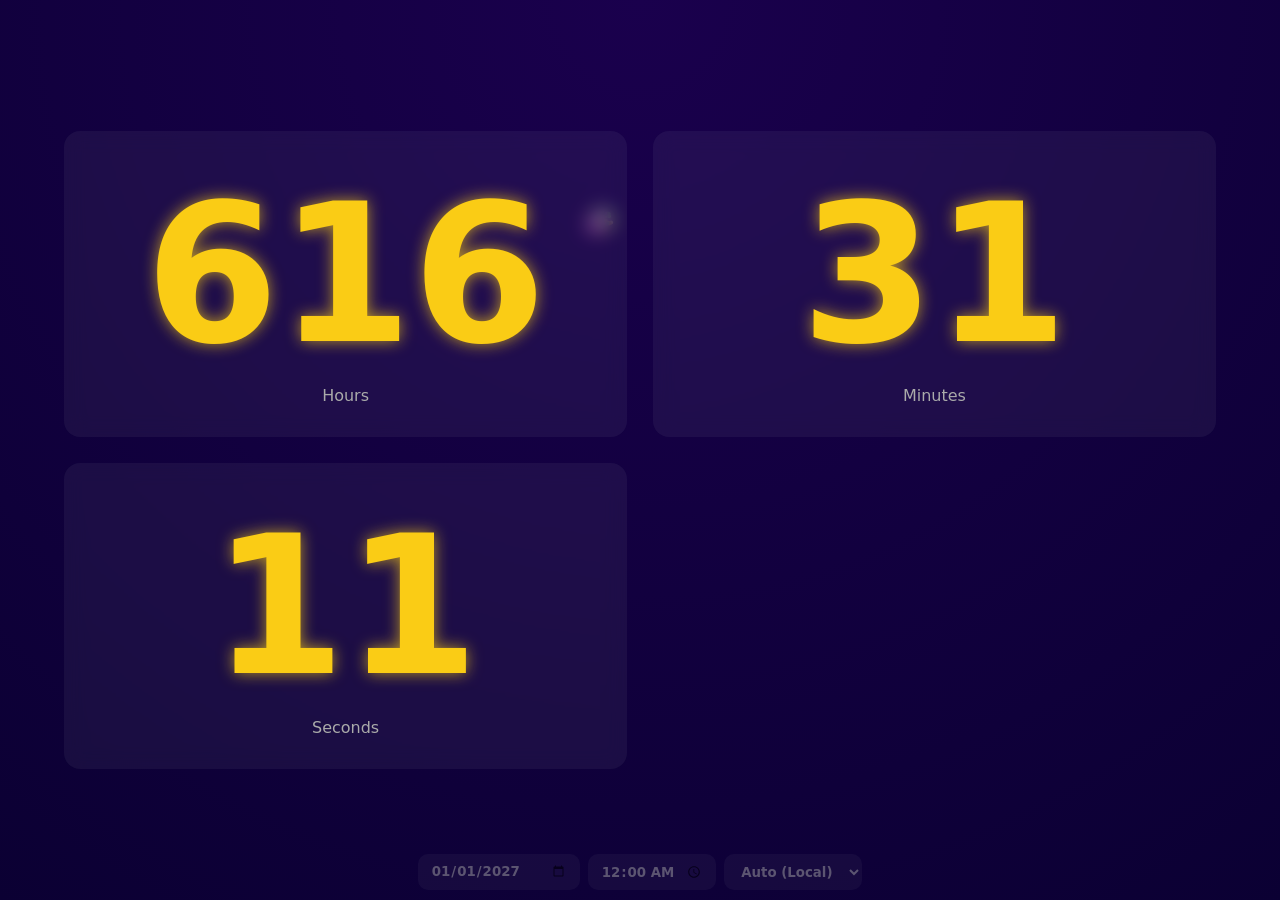
==== index.html @ 5cf482bc "Update index.html" ====
<!DOCTYPE html>
<html lang="en">
<head>
<meta charset="UTF-8">
<meta name="viewport" content="width=device-width, initial-scale=1, viewport-fit=cover">
<title>Countdown</title>
<style>
:root {
  --bg: #0b0033;
  --gold: #facc15;
  --hot: #fde68a;
  --grey: #aaa;
}

* { box-sizing: border-box; font-family: system-ui, sans-serif; margin: 0; padding: 0; }

html, body { width: 100%; height: 100%; }

body {
  min-height: 100svh;
  background: radial-gradient(circle at top, #1a004d, var(--bg));
  color: var(--grey);
  display: flex;
  flex-direction: column;
  align-items: center;
  justify-content: center;
  text-align: center;
  overflow: hidden;
  padding:
    env(safe-area-inset-top)
    env(safe-area-inset-right)
    env(safe-area-inset-bottom)
    env(safe-area-inset-left);
}

canvas { position: fixed; inset: 0; pointer-events: none; }

.controls {
  position: fixed;
  bottom: 10px;
  opacity: 0.5;
  display: flex;
  gap: 0.5rem;
  flex-wrap: wrap;
  justify-content: center;
  transition: opacity 0.3s ease;
}

input, select {
  padding: 0.5rem 0.8rem;
  border-radius: 10px;
  border: none;
  font-weight: 700;
  color: var(--grey);
  background: rgba(255,255,255,0.08);
}

#countdown {
  display: grid;
  grid-template-columns: repeat(2, 1fr);
  gap: clamp(0.5rem, 2vw, 2rem);
  width: 90vw;
  max-width: 1800px;
}

.box {
  background: rgba(255,255,255,0.05);
  padding: clamp(1rem, 3vw, 2rem);
  border-radius: 16px;
  backdrop-filter: blur(10px);
  transition: all 0.3s ease;
}

.box span {
  font-size: clamp(4rem, 15vw, 12rem);
  font-weight: 900;
  color: var(--gold);
  text-shadow: 0 0 16px rgba(250,204,21,0.7);
  transition: transform 0.3s ease;
}

#secondsOnly {
  display: none;
  font-size: clamp(5rem, 30vw, 15rem);
  font-weight: 900;
  color: var(--hot);
  text-shadow: 0 0 40px rgba(253,230,138,1);
  transition: transform 0.3s ease;
}

body.final-60 #secondsOnly { animation: pulse 0.6s infinite; }

@keyframes pulse { 0%,100%{transform:scale(1);} 50%{transform:scale(1.15);} }

@media(max-width:1200px){
  .box span{font-size:clamp(3rem,20vw,10rem);}
  #secondsOnly{font-size:clamp(4rem,25vw,12rem);}
}
</style>
</head>
<body>
<canvas id="fx"></canvas>

<div class="controls">
  <input type="date" id="date">
  <input type="time" id="time">
  <select id="tz">
    <option value="auto">Auto (Local)</option>
    <option value="0">UTC</option>
  </select>
</div>

<div id="countdown">
  <div class="box"><span id="h">0</span><div>Hours</div></div>
  <div class="box"><span id="m">0</span><div>Minutes</div></div>
  <div class="box"><span id="s">0</span><div>Seconds</div></div>
</div>

<div id="secondsOnly">0</div>

<script>
const dateInput=document.getElementById("date");
const timeInput=document.getElementById("time");
const tzSelect=document.getElementById("tz");
const hEl=document.getElementById("h"),
      mEl=document.getElementById("m"),
      sEl=document.getElementById("s"),
      secOnly=document.getElementById("secondsOnly"),
      grid=document.getElementById("countdown"),
      controls=document.querySelector(".controls");

const now=new Date();
dateInput.value=`${now.getFullYear()+1}-01-01`;
timeInput.value="00:00";

function getTarget(){
  if(!dateInput.value || !timeInput.value) return null;
  const [y,m,d]=dateInput.value.split("-").map(Number);
  const [hh,mm]=timeInput.value.split(":").map(Number);
  if(tzSelect.value==="auto") return new Date(y,m-1,d,hh,mm,0).getTime();
  return Date.UTC(y,m-1,d,hh - Number(tzSelect.value), mm,0);
}

let finished=false;
function update(){
  const target=getTarget();
  if(!target) return;
  let diff=Math.max(0, Math.floor((target-Date.now())/1000));
  const h=Math.floor(diff/3600);
  const m=Math.floor(diff/60)%60;
  const s=diff%60;

  hEl.textContent=h;
  mEl.textContent=m;
  sEl.textContent=s;

  if(diff<=60 && !finished){
    grid.style.display="none";
    controls.style.opacity=0.5;
    secOnly.style.display="block";
    secOnly.textContent=s;
    document.body.classList.add("final-60");
  }

  if(diff===0 && !finished){
    finished=true;
    secOnly.textContent="HAPPY NEW YEAR";
    // hide everything else
    grid.style.display="none";
    controls.style.opacity=0;
    // hide message after 5 seconds
    setTimeout(()=>{secOnly.style.display="none";},5000);
    bigFirework();
  }
}
setInterval(update,1000);
update();

// ---------- FIREWORKS ----------
const c=document.getElementById("fx"),ctx=c.getContext("2d");
let particles=[];
let colors=["#facc15","#fde68a","#ff4d4d","#4dff4d","#4d4dff","#ff4dff"];

function resize(){c.width=innerWidth;c.height=innerHeight;}
onresize=resize;resize();

function firework(x,y,color){
  for(let i=0;i<40;i++){
    const a=Math.random()*Math.PI*2;
    const v=Math.random()*2+1; // slow initial speed
    particles.push({x,y,vx:Math.cos(a)*v,vy:Math.sin(a)*v,life:60,color: color||colors[Math.floor(Math.random()*colors.length)]});
  }
}

function bigFirework(){
  for(let i=0;i<5;i++){
    firework(c.width/2 + (i*20-40), c.height/3 + (i*10-20));
  }
}

// slow initial fireworks, more as countdown approaches zero
setInterval(()=>{
  let target=getTarget();
  let t=target?Math.max(0,Math.floor((target-Date.now())/1000)):60;
  let count=1;
  if(t<=60) count=5;
  else if(t<=600) count=3;
  for(let i=0;i<count;i++){
    firework(Math.random()*c.width, Math.random()*c.height*0.5);
  }
},1200);

function draw(){
  ctx.clearRect(0,0,c.width,c.height);
  particles.forEach(p=>{
    p.x+=p.vx;
    p.y+=p.vy;
    p.vy+=0.02;
    p.life--;
    ctx.beginPath();
    ctx.arc(p.x,p.y,2,0,Math.PI*2);
    ctx.fillStyle=p.color;
    ctx.fill();
  });
  particles=particles.filter(p=>p.life>0);
  requestAnimationFrame(draw);
}
draw();
</script>
</body>
</html>
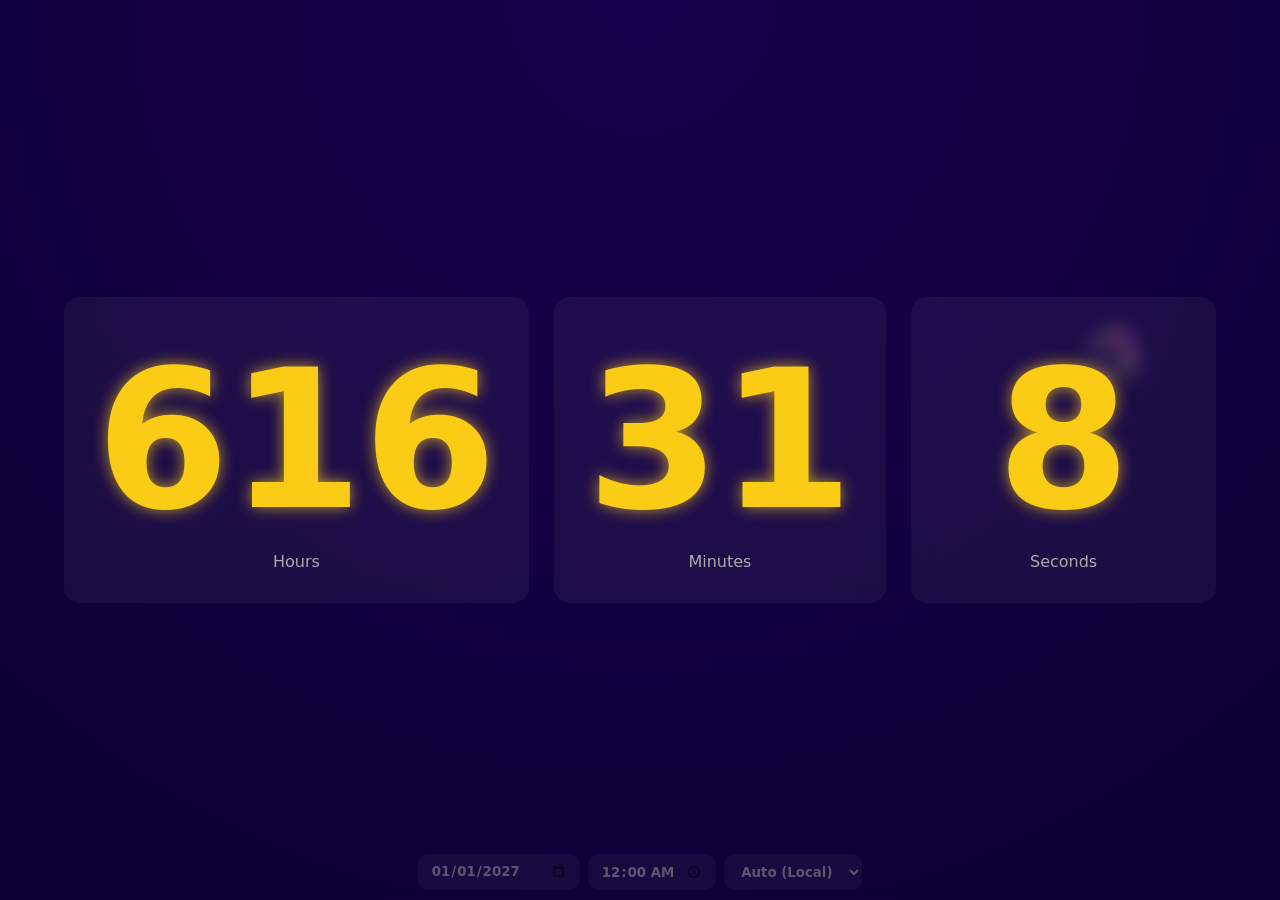
==== commit 234c915b: "Update index.html" ====
--- a/index.html
+++ b/index.html
@@ -57,7 +57,7 @@
 
 #countdown {
   display: grid;
-  grid-template-columns: repeat(2, 1fr);
+  grid-template-columns: repeat(3, 1fr); /* always 3 columns for H:M:S */
   gap: clamp(0.5rem, 2vw, 2rem);
   width: 90vw;
   max-width: 1800px;
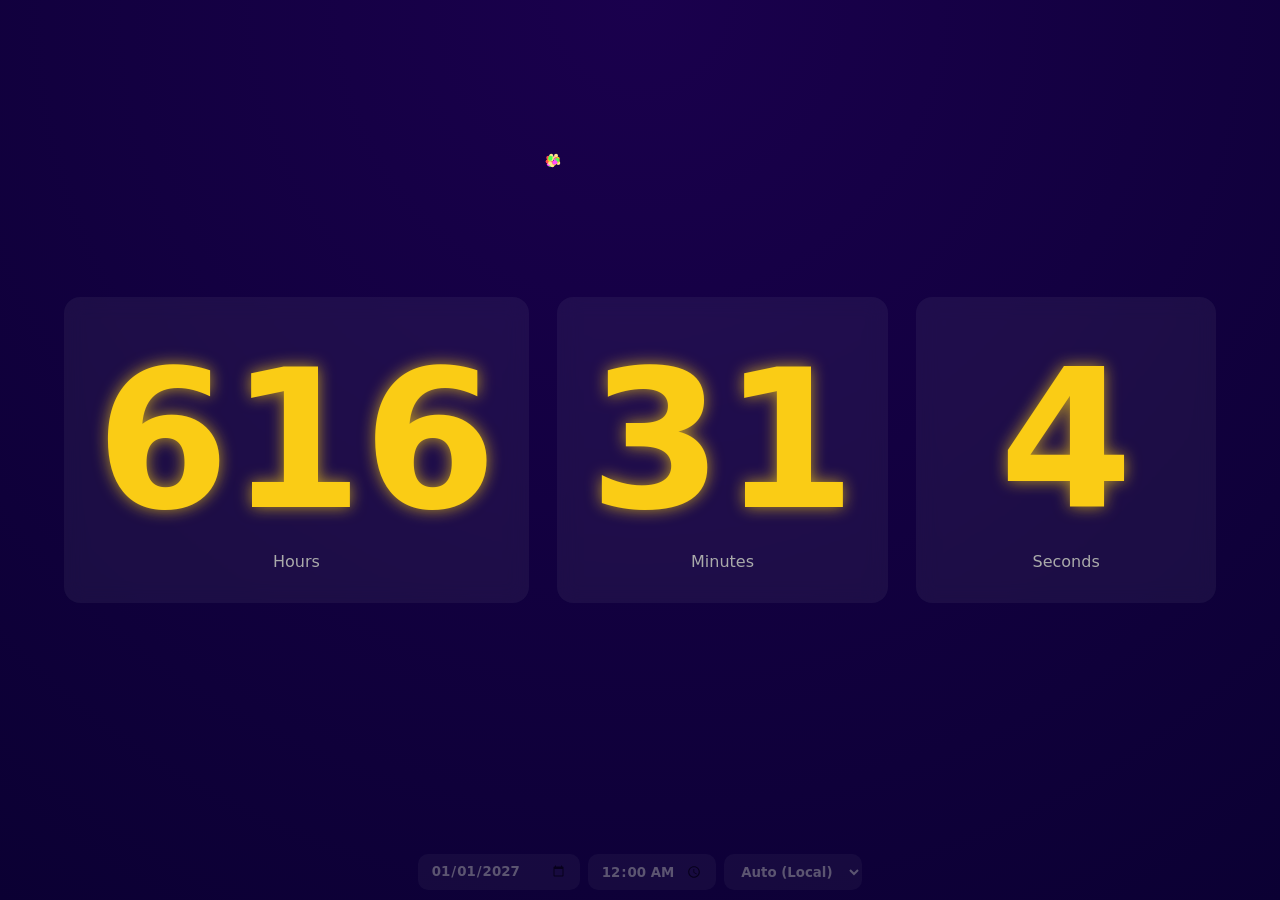
==== commit f239aadb: "Update index.html" ====
--- a/index.html
+++ b/index.html
@@ -58,7 +58,7 @@
 #countdown {
   display: grid;
   grid-template-columns: repeat(3, 1fr); /* always 3 columns for H:M:S */
-  gap: clamp(0.5rem, 2vw, 2rem);
+  gap: clamp(0.8rem, 2.2vw, 2.2rem);
   width: 90vw;
   max-width: 1800px;
 }
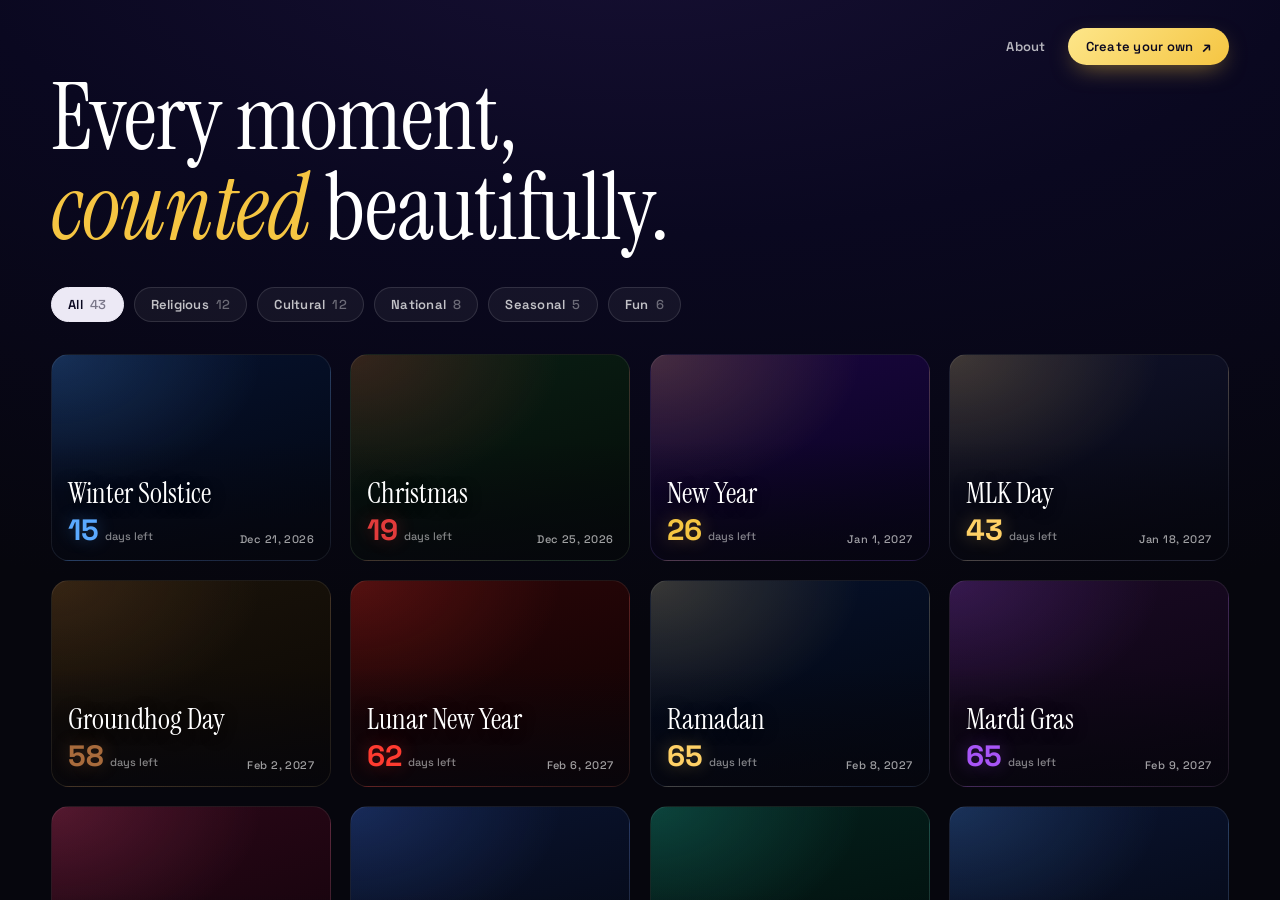
==== commit d1aa00c0: "Implement countdown site from design handoff Full-screen holiday countdown with 43 holidays, 18 anim" ====
--- a/index.html
+++ b/index.html
@@ -1,231 +1,915 @@
 <!DOCTYPE html>
-<html lang="en">
+<html>
 <head>
-<meta charset="UTF-8">
-<meta name="viewport" content="width=device-width, initial-scale=1, viewport-fit=cover">
-<title>Countdown</title>
+<meta charset="utf-8">
+<meta name="viewport" content="width=device-width, initial-scale=1">
+<title>Countdown — Every moment, counted beautifully.</title>
+<link rel="preconnect" href="https://fonts.googleapis.com">
+<link rel="preconnect" href="https://fonts.gstatic.com" crossorigin>
+<link href="https://fonts.googleapis.com/css2?family=Instrument+Serif:ital@0;1&family=Space+Grotesk:wght@400;500;600;700&display=swap" rel="stylesheet">
 <style>
-:root {
-  --bg: #0b0033;
-  --gold: #facc15;
-  --hot: #fde68a;
-  --grey: #aaa;
-}
-
-* { box-sizing: border-box; font-family: system-ui, sans-serif; margin: 0; padding: 0; }
-
-html, body { width: 100%; height: 100%; }
-
-body {
-  min-height: 100svh;
-  background: radial-gradient(circle at top, #1a004d, var(--bg));
-  color: var(--grey);
-  display: flex;
-  flex-direction: column;
-  align-items: center;
-  justify-content: center;
-  text-align: center;
-  overflow: hidden;
-  padding:
-    env(safe-area-inset-top)
-    env(safe-area-inset-right)
-    env(safe-area-inset-bottom)
-    env(safe-area-inset-left);
-}
-
-canvas { position: fixed; inset: 0; pointer-events: none; }
-
-.controls {
-  position: fixed;
-  bottom: 10px;
-  opacity: 0.5;
-  display: flex;
-  gap: 0.5rem;
-  flex-wrap: wrap;
-  justify-content: center;
-  transition: opacity 0.3s ease;
-}
-
-input, select {
-  padding: 0.5rem 0.8rem;
-  border-radius: 10px;
-  border: none;
-  font-weight: 700;
-  color: var(--grey);
-  background: rgba(255,255,255,0.08);
-}
-
-#countdown {
-  display: grid;
-  grid-template-columns: repeat(3, 1fr); /* always 3 columns for H:M:S */
-  gap: clamp(0.8rem, 2.2vw, 2.2rem);
-  width: 90vw;
-  max-width: 1800px;
-}
-
-.box {
-  background: rgba(255,255,255,0.05);
-  padding: clamp(1rem, 3vw, 2rem);
-  border-radius: 16px;
-  backdrop-filter: blur(10px);
-  transition: all 0.3s ease;
-}
-
-.box span {
-  font-size: clamp(4rem, 15vw, 12rem);
-  font-weight: 900;
-  color: var(--gold);
-  text-shadow: 0 0 16px rgba(250,204,21,0.7);
-  transition: transform 0.3s ease;
-}
-
-#secondsOnly {
-  display: none;
-  font-size: clamp(5rem, 30vw, 15rem);
-  font-weight: 900;
-  color: var(--hot);
-  text-shadow: 0 0 40px rgba(253,230,138,1);
-  transition: transform 0.3s ease;
-}
-
-body.final-60 #secondsOnly { animation: pulse 0.6s infinite; }
-
-@keyframes pulse { 0%,100%{transform:scale(1);} 50%{transform:scale(1.15);} }
-
-@media(max-width:1200px){
-  .box span{font-size:clamp(3rem,20vw,10rem);}
-  #secondsOnly{font-size:clamp(4rem,25vw,12rem);}
-}
+*{box-sizing:border-box;}
+html,body{margin:0;padding:0;height:100%;background:#06060d;-webkit-font-smoothing:antialiased;}
+::-webkit-scrollbar{width:10px;height:10px;}
+::-webkit-scrollbar-thumb{background:rgba(255,255,255,.14);border-radius:8px;}
+::-webkit-scrollbar-track{background:transparent;}
+@keyframes cdpulse{0%,100%{transform:scale(1);}50%{transform:scale(1.1);}}
+@keyframes cdfade{from{opacity:0;transform:translateY(10px);}to{opacity:1;transform:none;}}
+@keyframes cdpanel{from{opacity:0;transform:translateX(24px);}to{opacity:1;transform:none;}}
+input[type=date],input[type=time],input[type=text]{color-scheme:dark;}
 </style>
 </head>
 <body>
-<canvas id="fx"></canvas>
-
-<div class="controls">
-  <input type="date" id="date">
-  <input type="time" id="time">
-  <select id="tz">
-    <option value="auto">Auto (Local)</option>
-    <option value="0">UTC</option>
-  </select>
-</div>
-
-<div id="countdown">
-  <div class="box"><span id="h">0</span><div>Hours</div></div>
-  <div class="box"><span id="m">0</span><div>Minutes</div></div>
-  <div class="box"><span id="s">0</span><div>Seconds</div></div>
-</div>
-
-<div id="secondsOnly">0</div>
-
+<div id="app" style="position:fixed;inset:0;overflow:hidden;background:#06060d;color:#ece9f5;font-family:'Space Grotesk',system-ui,sans-serif;"></div>
 <script>
-const dateInput=document.getElementById("date");
-const timeInput=document.getElementById("time");
-const tzSelect=document.getElementById("tz");
-const hEl=document.getElementById("h"),
-      mEl=document.getElementById("m"),
-      sEl=document.getElementById("s"),
-      secOnly=document.getElementById("secondsOnly"),
-      grid=document.getElementById("countdown"),
-      controls=document.querySelector(".controls");
-
-const now=new Date();
-dateInput.value=`${now.getFullYear()+1}-01-01`;
-timeInput.value="00:00";
-
-function getTarget(){
-  if(!dateInput.value || !timeInput.value) return null;
-  const [y,m,d]=dateInput.value.split("-").map(Number);
-  const [hh,mm]=timeInput.value.split(":").map(Number);
-  if(tzSelect.value==="auto") return new Date(y,m-1,d,hh,mm,0).getTime();
-  return Date.UTC(y,m-1,d,hh - Number(tzSelect.value), mm,0);
-}
-
-let finished=false;
-function update(){
-  const target=getTarget();
-  if(!target) return;
-  let diff=Math.max(0, Math.floor((target-Date.now())/1000));
-  const h=Math.floor(diff/3600);
-  const m=Math.floor(diff/60)%60;
-  const s=diff%60;
-
-  hEl.textContent=h;
-  mEl.textContent=m;
-  sEl.textContent=s;
-
-  if(diff<=60 && !finished){
-    grid.style.display="none";
-    controls.style.opacity=0.5;
-    secOnly.style.display="block";
-    secOnly.textContent=s;
-    document.body.classList.add("final-60");
-  }
-
-  if(diff===0 && !finished){
-    finished=true;
-    secOnly.textContent="HAPPY NEW YEAR";
-    // hide everything else
-    grid.style.display="none";
-    controls.style.opacity=0;
-    // hide message after 5 seconds
-    setTimeout(()=>{secOnly.style.display="none";},5000);
-    bigFirework();
-  }
-}
-setInterval(update,1000);
-update();
-
-// ---------- FIREWORKS ----------
-const c=document.getElementById("fx"),ctx=c.getContext("2d");
-let particles=[];
-let colors=["#facc15","#fde68a","#ff4d4d","#4dff4d","#4d4dff","#ff4dff"];
-
-function resize(){c.width=innerWidth;c.height=innerHeight;}
-onresize=resize;resize();
-
-function firework(x,y,color){
-  for(let i=0;i<40;i++){
-    const a=Math.random()*Math.PI*2;
-    const v=Math.random()*2+1; // slow initial speed
-    particles.push({x,y,vx:Math.cos(a)*v,vy:Math.sin(a)*v,life:60,color: color||colors[Math.floor(Math.random()*colors.length)]});
-  }
-}
-
-function bigFirework(){
-  for(let i=0;i<5;i++){
-    firework(c.width/2 + (i*20-40), c.height/3 + (i*10-20));
-  }
-}
-
-// slow initial fireworks, more as countdown approaches zero
-setInterval(()=>{
-  let target=getTarget();
-  let t=target?Math.max(0,Math.floor((target-Date.now())/1000)):60;
-  let count=1;
-  if(t<=60) count=5;
-  else if(t<=600) count=3;
-  for(let i=0;i<count;i++){
-    firework(Math.random()*c.width, Math.random()*c.height*0.5);
-  }
-},1200);
-
-function draw(){
-  ctx.clearRect(0,0,c.width,c.height);
-  particles.forEach(p=>{
-    p.x+=p.vx;
-    p.y+=p.vy;
-    p.vy+=0.02;
-    p.life--;
-    ctx.beginPath();
-    ctx.arc(p.x,p.y,2,0,Math.PI*2);
-    ctx.fillStyle=p.color;
-    ctx.fill();
-  });
-  particles=particles.filter(p=>p.life>0);
-  requestAnimationFrame(draw);
-}
-draw();
+(function(){
+'use strict';
+
+/* ============ Constants ============ */
+const CFG = {
+  confetti:   {kind:'fall', shape:'rect',     rate:18, vy:[60,120], size:[5,11], sway:42, spin:6},
+  snow:       {kind:'fall', shape:'circle',   rate:13, vy:[28,66],  size:[2,6],  sway:24, spin:0},
+  leaves:     {kind:'fall', shape:'leaf',     rate:9,  vy:[40,84],  size:[8,16], sway:54, spin:4},
+  shamrocks:  {kind:'fall', shape:'shamrock', rate:7,  vy:[46,88],  size:[9,15], sway:48, spin:5},
+  petals:     {kind:'fall', shape:'petal',    rate:12, vy:[34,74],  size:[7,14], sway:58, spin:5},
+  rain:       {kind:'fall', shape:'rain',     rate:34, vy:[200,360],size:[8,18], sway:0,  spin:0},
+  sparkles:   {kind:'fall', shape:'sparkle4', rate:13, vy:[20,50],  size:[5,12], sway:34, spin:3},
+  emojis:     {kind:'fall', shape:'emoji',    rate:7,  vy:[40,92],  size:[12,22],sway:40, spin:1.4, life:[5,9]},
+  hearts:     {kind:'rise', shape:'heart',    rate:6,  vy:[42,82],  size:[10,22],sway:36, spin:1.1, life:[4,7]},
+  lanterns:   {kind:'rise', shape:'lantern',  rate:2.3,vy:[18,40],  size:[14,26],sway:13, spin:0.3, life:[8,15]},
+  embers:     {kind:'rise', shape:'ember',    rate:26, vy:[28,70],  size:[2,6],  sway:32, spin:0,   life:[2.4,5]},
+  balloons:   {kind:'rise', shape:'balloon',  rate:3,  vy:[20,46],  size:[14,26],sway:16, spin:0.15,life:[8,16]},
+  bubbles:    {kind:'rise', shape:'bubble',   rate:15, vy:[22,60],  size:[5,16], sway:28, spin:0,   life:[4,9]},
+  rockets:    {kind:'rise', shape:'rocket2',  rate:2.4,vy:[130,210],size:[10,18],sway:5,  spin:0,   life:[2,3.6]},
+  bats:       {kind:'cross',shape:'bat',      rate:1.1,vy:[0,0],    size:[12,22],sway:0,  spin:0},
+  butterflies:{kind:'cross',shape:'butterfly',rate:1.4,vy:[0,0],    size:[11,19],sway:0,  spin:0}
+};
+const EFFECTS = [
+  {id:'fireworks',label:'Fireworks'},{id:'confetti',label:'Confetti'},{id:'sparkles',label:'Sparkles'},
+  {id:'emojis',label:'Emojis'},{id:'balloons',label:'Balloons'},{id:'bubbles',label:'Bubbles'},
+  {id:'rockets',label:'Rockets'},{id:'hearts',label:'Hearts'},{id:'snow',label:'Snowfall'},
+  {id:'petals',label:'Petals'},{id:'rain',label:'Rain'},{id:'lanterns',label:'Sky Lanterns'},
+  {id:'embers',label:'Embers'},{id:'leaves',label:'Falling Leaves'},{id:'shamrocks',label:'Shamrocks'},
+  {id:'butterflies',label:'Butterflies'},{id:'stars',label:'Starlight'},{id:'bats',label:'Bats'}
+];
+const SWATCHES = ['#f5c542','#ffd166','#ff7a18','#ff5a5f','#ff3b30','#ff5d8f','#ff9eb5','#a855f7','#7c5cff','#5aa9ff','#4f86ff','#2dd4bf','#2ecc71','#7ed957','#06d6a0','#ffffff'];
+const DEFAULT_EMOJIS = ['🎉','✨','🎈','⭐','🥳','🎊','💫','🎇'];
+const CLEAN_EMOJIS = ['🎉','🎈','⭐','❤️','🎂','🎁','🌟','✨','🥳','🎊','🏆','🚀','🌈','🍀','☀️','🌸','🐶','🐱','🦄','🍩','🍕','⚽','🎵','💎','👑','🐰','🌊','🎯'];
+const CATS = {all:'All',religious:'Religious',cultural:'Cultural',national:'National',seasonal:'Seasonal',fun:'Fun'};
+const GRACE = 86400000;
+
+const DATA = [
+  {id:'newyear',name:'New Year',cat:'cultural',greeting:'Happy New Year',rule:{type:'fixed',month:1,day:1},accent:'#f5c542',bg:['#1a0640','#06031a'],particles:['#facc15','#fde68a','#a78bfa','#f472b6','#22d3ee'],emojis:['🎉','🎊','🥳','🍾','✨','🎆'],backgrounds:[['fireworks','Fireworks'],['confetti','Confetti'],['emojis','Party Emojis'],['snow','Midnight Snow']]},
+  {id:'mlk',name:'MLK Day',cat:'national',greeting:'Honoring Dr. King',rule:{type:'nth',month:1,weekday:1,n:3},accent:'#ffd166',bg:['#10122a','#05060f'],particles:['#ffd166','#ffffff','#5aa9ff','#c9a227'],backgrounds:[['stars','Starlight'],['lanterns','Sky Lanterns'],['embers','Candlelight']]},
+  {id:'groundhog',name:'Groundhog Day',cat:'fun',greeting:'Six more weeks!',rule:{type:'fixed',month:2,day:2},accent:'#a86b3c',bg:['#1a130a','#0a0704'],particles:['#a86b3c','#ffffff','#d4a017','#cfe0ff'],backgrounds:[['snow','Snowfall'],['leaves','Leaves'],['stars','Dawn Sky']]},
+  {id:'valentines',name:"Valentine's Day",cat:'cultural',greeting:"Happy Valentine's Day",rule:{type:'fixed',month:2,day:14},accent:'#ff5d8f',bg:['#2a0717','#10030a'],particles:['#ff5d8f','#ff9eb5','#ff2d55','#ffd1dc'],emojis:['❤️','💕','🌹','💘','😍','💖'],backgrounds:[['hearts','Floating Hearts'],['petals','Rose Petals'],['emojis','Love Emojis'],['confetti','Confetti']]},
+  {id:'presidents',name:"Presidents' Day",cat:'national',greeting:"Happy Presidents' Day",rule:{type:'nth',month:2,weekday:1,n:3},accent:'#4f86ff',bg:['#0a1430','#04060f'],particles:['#4f86ff','#ffffff','#ff4d4d','#fbbf24'],backgrounds:[['stars','Starlight'],['fireworks','Fireworks'],['confetti','Confetti']]},
+  {id:'lunar',name:'Lunar New Year',cat:'cultural',greeting:'Happy Lunar New Year',rule:{type:'table',dates:['2024-02-10','2025-01-29','2026-02-17','2027-02-06','2028-01-26','2029-02-13','2030-02-03','2031-01-23','2032-02-11','2033-01-31','2034-02-19','2035-02-08','2036-01-28','2037-02-15','2038-02-04','2039-01-24','2040-02-12']},accent:'#ff3b30',bg:['#2a0608','#0e0203'],particles:['#ff3b30','#ffd60a','#ff7a45','#ffffff'],backgrounds:[['lanterns','Sky Lanterns'],['fireworks','Fireworks'],['confetti','Red & Gold']]},
+  {id:'ramadan',name:'Ramadan',cat:'religious',greeting:'Ramadan Mubarak',rule:{type:'table',time:'18:00',dates:['2024-03-11','2025-03-01','2026-02-18','2027-02-08','2028-01-28','2029-01-17','2030-01-06','2031-12-27','2032-12-15','2033-12-04','2034-11-24','2035-11-13','2036-11-01','2037-10-22','2038-10-11']},accent:'#ffd166',bg:['#06112a','#03060f'],particles:['#ffd166','#9bd2ff','#c9a227','#ffffff'],backgrounds:[['stars','Crescent Sky'],['lanterns','Sky Lanterns'],['embers','Lantern Glow']]},
+  {id:'holi',name:'Holi',cat:'religious',greeting:'Happy Holi',rule:{type:'table',dates:['2024-03-25','2025-03-14','2026-03-04','2027-03-22','2028-03-11','2029-03-01','2030-03-20','2031-03-09','2032-03-27','2033-03-16','2034-03-05','2035-03-24']},accent:'#f72585',bg:['#1a0a1f','#0a0410'],particles:['#f72585','#ffd166','#2ecc71','#5aa9ff','#ff7a18'],backgrounds:[['confetti','Color Powder'],['sparkles','Sparkles'],['petals','Petals']]},
+  {id:'pi',name:'Pi Day',cat:'fun',greeting:'Happy Pi Day',rule:{type:'fixed',month:3,day:14},accent:'#5aa9ff',bg:['#0a1430','#04060f'],particles:['#5aa9ff','#ffffff','#9bd2ff','#facc15'],backgrounds:[['sparkles','Sparkles'],['bubbles','Bubbles'],['confetti','Confetti']]},
+  {id:'stpatrick',name:"St. Patrick's Day",cat:'cultural',greeting:"Happy St. Patrick's Day",rule:{type:'fixed',month:3,day:17},accent:'#2ecc71',bg:['#06200f','#020c06'],particles:['#2ecc71','#ffd60a','#27ae60','#a3e635'],backgrounds:[['shamrocks','Shamrocks'],['confetti','Green Confetti'],['embers','Golden Glow']]},
+  {id:'springequinox',name:'Spring Equinox',cat:'seasonal',greeting:'Happy Spring',rule:{type:'fixed',month:3,day:20},accent:'#7ed957',bg:['#0e2014','#040a07'],particles:['#7ed957','#f78fb3','#fbe7a1','#a0e7e5'],backgrounds:[['petals','Petals'],['butterflies','Butterflies'],['bubbles','Bubbles']]},
+  {id:'easter',name:'Easter',cat:'religious',greeting:'Happy Easter',rule:{type:'easter'},accent:'#f78fb3',bg:['#1a1230','#0a0718'],particles:['#f78fb3','#a0e7e5','#fbe7a1','#b8a4e8'],backgrounds:[['petals','Spring Petals'],['butterflies','Butterflies'],['confetti','Pastel Confetti']]},
+  {id:'aprilfools',name:"April Fools' Day",cat:'fun',greeting:'Gotcha!',rule:{type:'fixed',month:4,day:1},accent:'#ff7a18',bg:['#241038','#0c0418'],particles:['#ff7a18','#2ecc71','#5aa9ff','#ff5d8f'],backgrounds:[['confetti','Confetti'],['bubbles','Bubbles'],['balloons','Balloons']]},
+  {id:'earthday',name:'Earth Day',cat:'seasonal',greeting:'Happy Earth Day',rule:{type:'fixed',month:4,day:22},accent:'#2ecc71',bg:['#06200f','#020c06'],particles:['#2ecc71','#5aa9ff','#7ed957','#a0e7e5'],backgrounds:[['petals','Petals'],['leaves','Leaves'],['butterflies','Butterflies']]},
+  {id:'passover',name:'Passover',cat:'religious',greeting:'Chag Pesach Sameach',rule:{type:'table',time:'18:00',dates:['2025-04-12','2026-04-01','2027-04-21','2028-04-10','2029-03-30','2030-04-17','2031-04-07','2032-03-26','2033-04-13','2034-04-03','2035-04-23']},accent:'#5aa9ff',bg:['#0a1430','#04060f'],particles:['#5aa9ff','#ffffff','#ffd166','#9bd2ff'],backgrounds:[['stars','Starlight'],['embers','Candlelight'],['sparkles','Sparkles']]},
+  {id:'starwars',name:'Star Wars Day',cat:'fun',greeting:'May the 4th be with you',rule:{type:'fixed',month:5,day:4},accent:'#facc15',bg:['#05060f','#020308'],particles:['#facc15','#ffffff','#5aa9ff','#ff3b30'],backgrounds:[['rockets','Rockets'],['stars','Star Field'],['sparkles','Sparks']]},
+  {id:'cincodemayo',name:'Cinco de Mayo',cat:'cultural',greeting:'¡Feliz Cinco de Mayo!',rule:{type:'fixed',month:5,day:5},accent:'#2ecc71',bg:['#10210f','#060c06'],particles:['#2ecc71','#ff5da2','#ffd166','#ff3b30'],backgrounds:[['confetti','Confetti'],['fireworks','Fireworks'],['petals','Petals']]},
+  {id:'vesak',name:'Vesak',cat:'religious',greeting:'Happy Vesak',rule:{type:'table',dates:['2024-05-23','2025-05-12','2026-05-31','2027-05-20','2028-05-09','2029-05-27','2030-05-16','2031-05-06','2032-05-24','2033-05-14','2034-05-03','2035-05-22']},accent:'#ffd166',bg:['#1a1305','#0a0702'],particles:['#ffd166','#ff7a18','#f78fb3','#ffffff'],backgrounds:[['lanterns','Sky Lanterns'],['petals','Lotus Petals'],['stars','Starlight']]},
+  {id:'mothers',name:"Mother's Day",cat:'cultural',greeting:"Happy Mother's Day",rule:{type:'nth',month:5,weekday:0,n:2},accent:'#ff9eb5',bg:['#2a0717','#10030a'],particles:['#ff9eb5','#ff5d8f','#fbe7a1','#f78fb3'],backgrounds:[['hearts','Hearts'],['petals','Petals'],['butterflies','Butterflies']]},
+  {id:'memorial',name:'Memorial Day',cat:'national',greeting:'Memorial Day',rule:{type:'nthLast',month:5,weekday:1},accent:'#ff5a5f',bg:['#0c1838','#05060f'],particles:['#ff4d4d','#ffffff','#4f86ff','#fbbf24'],backgrounds:[['fireworks','Fireworks'],['stars','Night Sky'],['confetti','Red White & Blue']]},
+  {id:'eidadha',name:'Eid al-Adha',cat:'religious',greeting:'Eid Mubarak',rule:{type:'table',dates:['2024-06-16','2025-06-06','2026-05-26','2027-05-16','2028-05-04','2029-04-23','2030-04-13','2031-04-02','2032-03-22','2033-03-11','2034-03-01','2035-02-18']},accent:'#2dd4bf',bg:['#04201c','#020c0a'],particles:['#2dd4bf','#ffd166','#34d399','#ffffff'],backgrounds:[['lanterns','Sky Lanterns'],['stars','Crescent Sky'],['embers','Lantern Glow']]},
+  {id:'fathers',name:"Father's Day",cat:'cultural',greeting:"Happy Father's Day",rule:{type:'nth',month:6,weekday:0,n:3},accent:'#5aa9ff',bg:['#0a1430','#04060f'],particles:['#5aa9ff','#ffffff','#ffd166','#4f86ff'],backgrounds:[['confetti','Confetti'],['stars','Starlight'],['embers','Warmth']]},
+  {id:'juneteenth',name:'Juneteenth',cat:'national',greeting:'Happy Juneteenth',rule:{type:'fixed',month:6,day:19},accent:'#ff3b30',bg:['#23060a','#0c0204'],particles:['#ff3b30','#ffd166','#2ecc71','#ffffff'],backgrounds:[['fireworks','Fireworks'],['confetti','Confetti'],['stars','Freedom Sky']]},
+  {id:'summersolstice',name:'Summer Solstice',cat:'seasonal',greeting:'Happy Summer',rule:{type:'fixed',month:6,day:20},accent:'#ffd166',bg:['#241805','#0e0902'],particles:['#ffd166','#ff7a18','#ffffff','#facc15'],backgrounds:[['sparkles','Sunlight'],['bubbles','Bubbles'],['embers','Warmth']]},
+  {id:'pride',name:'Pride Day',cat:'cultural',greeting:'Happy Pride',rule:{type:'fixed',month:6,day:28},accent:'#ff5da2',bg:['#1a0a24','#0a0410'],particles:['#ff3b30','#ff7a18','#facc15','#2ecc71','#5aa9ff','#a855f7'],backgrounds:[['confetti','Rainbow Confetti'],['balloons','Balloons'],['hearts','Hearts']]},
+  {id:'independence',name:'Independence Day',cat:'national',greeting:'Happy 4th of July',rule:{type:'fixed',month:7,day:4},accent:'#ff5a5f',bg:['#0c1838','#05060f'],particles:['#ff4d4d','#ffffff','#4f86ff','#fbbf24'],backgrounds:[['fireworks','Fireworks'],['confetti','Red White & Blue'],['stars','Night Sky']]},
+  {id:'emoji',name:'World Emoji Day',cat:'fun',greeting:'Happy Emoji Day',rule:{type:'fixed',month:7,day:17},accent:'#facc15',bg:['#241c05','#0e0a02'],particles:['#facc15','#ff5d8f','#5aa9ff','#2ecc71'],emojis:['😀','😂','😍','🥳','🤩','😎','🥰','🤪','🤣','😜'],backgrounds:[['emojis','Emojis'],['confetti','Confetti'],['bubbles','Bubbles']]},
+  {id:'labor',name:'Labor Day',cat:'national',greeting:'Happy Labor Day',rule:{type:'nth',month:9,weekday:1,n:1},accent:'#ff5a5f',bg:['#0c1838','#05060f'],particles:['#ff4d4d','#ffffff','#4f86ff','#fbbf24'],backgrounds:[['fireworks','Fireworks'],['confetti','Confetti'],['stars','Night Sky']]},
+  {id:'roshhashanah',name:'Rosh Hashanah',cat:'religious',greeting:'Shana Tova',rule:{type:'table',time:'18:00',dates:['2024-10-02','2025-09-22','2026-09-11','2027-10-01','2028-09-20','2029-09-09','2030-09-27','2031-09-17','2032-09-05','2033-09-23','2034-09-13','2035-10-03']},accent:'#ffb703',bg:['#1a1305','#0a0702'],particles:['#ffb703','#ff7a18','#ffffff','#facc15'],backgrounds:[['stars','Starlight'],['embers','Candlelight'],['sparkles','Sparkles']]},
+  {id:'mooncake',name:'Mid-Autumn Festival',cat:'cultural',greeting:'Happy Mid-Autumn',rule:{type:'table',dates:['2024-09-17','2025-10-06','2026-09-25','2027-09-15','2028-10-03','2029-09-22','2030-09-12','2031-10-01','2032-09-19','2033-09-08','2034-09-27','2035-09-16']},accent:'#ffd166',bg:['#1a1305','#0a0702'],particles:['#ffd166','#ff7a18','#ffffff','#c9a227'],backgrounds:[['lanterns','Sky Lanterns'],['stars','Full Moon'],['embers','Lantern Glow']]},
+  {id:'pirate',name:'Talk Like a Pirate Day',cat:'fun',greeting:'Ahoy, matey!',rule:{type:'fixed',month:9,day:19},accent:'#ffd166',bg:['#06121f','#020609'],particles:['#ffd166','#9bd2ff','#ffffff','#2dd4bf'],backgrounds:[['bubbles','Bubbles'],['stars','Night Seas'],['confetti','Doubloons']]},
+  {id:'yomkippur',name:'Yom Kippur',cat:'religious',greeting:"G'mar Chatima Tova",rule:{type:'table',time:'18:00',dates:['2024-10-11','2025-10-01','2026-09-20','2027-10-10','2028-09-29','2029-09-18','2030-10-06','2031-09-26','2032-09-14','2033-10-02','2034-09-22','2035-10-12']},accent:'#9bd2ff',bg:['#06122e','#03060f'],particles:['#9bd2ff','#ffffff','#5aa9ff','#cfe0ff'],backgrounds:[['stars','Starlight'],['embers','Candlelight'],['snow','Stillness']]},
+  {id:'fallequinox',name:'Autumn Equinox',cat:'seasonal',greeting:'Happy Autumn',rule:{type:'fixed',month:9,day:22},accent:'#e07a2f',bg:['#1f1206','#0c0703'],particles:['#e07a2f','#c0392b','#d4a017','#a86b3c'],backgrounds:[['leaves','Falling Leaves'],['embers','Hearth'],['stars','Autumn Sky']]},
+  {id:'diwali',name:'Diwali',cat:'religious',greeting:'Happy Diwali',rule:{type:'table',dates:['2024-11-01','2025-10-21','2026-11-08','2027-10-29','2028-10-17','2029-11-05','2030-10-26','2031-11-14','2032-11-02','2033-10-22','2034-11-10','2035-10-30','2036-11-17','2037-11-07','2038-10-27','2039-11-15','2040-11-04']},accent:'#ffb703',bg:['#241405','#0e0702'],particles:['#ffb703','#ff6b6b','#f72585','#ffd60a'],backgrounds:[['embers','Diya Glow'],['fireworks','Fireworks'],['lanterns','Sky Lanterns']]},
+  {id:'halloween',name:'Halloween',cat:'cultural',greeting:'Happy Halloween',rule:{type:'fixed',month:10,day:31},accent:'#ff7a18',bg:['#1c0f2e','#0a0512'],particles:['#ff7a18','#a855f7','#facc15','#22c55e'],emojis:['🎃','👻','🦇','🕷️','🍬','💀'],backgrounds:[['embers','Embers'],['bats','Bats'],['emojis','Spooky Emojis'],['confetti','Spooky Confetti']]},
+  {id:'muertos',name:'Día de los Muertos',cat:'cultural',greeting:'Feliz Día de los Muertos',rule:{type:'fixed',month:11,day:1},accent:'#ff5da2',bg:['#1a0a24','#0c0414'],particles:['#ff5da2','#ffb703','#8b5cf6','#06d6a0'],backgrounds:[['petals','Marigold Petals'],['embers','Candlelight'],['stars','Starlight']]},
+  {id:'veterans',name:'Veterans Day',cat:'national',greeting:'Honoring our Veterans',rule:{type:'fixed',month:11,day:11},accent:'#4f86ff',bg:['#0a1430','#04060f'],particles:['#4f86ff','#ffffff','#ff4d4d','#fbbf24'],backgrounds:[['stars','Starlight'],['fireworks','Fireworks'],['confetti','Confetti']]},
+  {id:'thanksgiving',name:'Thanksgiving',cat:'national',greeting:'Happy Thanksgiving',rule:{type:'nth',month:11,weekday:4,n:4},accent:'#e07a2f',bg:['#1f1206','#0c0703'],particles:['#e07a2f','#c0392b','#d4a017','#a86b3c'],backgrounds:[['leaves','Falling Leaves'],['embers','Hearth'],['stars','Autumn Sky']]},
+  {id:'hanukkah',name:'Hanukkah',cat:'religious',greeting:'Happy Hanukkah',rule:{type:'table',time:'18:00',dates:['2024-12-25','2025-12-14','2026-12-04','2027-12-24','2028-12-12','2029-12-01','2030-12-20','2031-12-09','2032-11-27','2033-12-16','2034-12-06','2035-12-25','2036-12-13','2037-12-02','2038-12-21','2039-12-11','2040-11-29']},accent:'#5aa9ff',bg:['#06122e','#03060f'],particles:['#9bd2ff','#ffffff','#ffd166','#5aa9ff'],backgrounds:[['snow','Snowfall'],['stars','Starlight'],['embers','Candlelight']]},
+  {id:'wintersolstice',name:'Winter Solstice',cat:'seasonal',greeting:'Happy Winter',rule:{type:'fixed',month:12,day:21},accent:'#5aa9ff',bg:['#06122e','#03060f'],particles:['#9bd2ff','#ffffff','#5aa9ff','#cfe0ff'],backgrounds:[['snow','Snowfall'],['stars','Longest Night'],['embers','Candlelight']]},
+  {id:'christmas',name:'Christmas',cat:'religious',greeting:'Merry Christmas',rule:{type:'fixed',month:12,day:25},accent:'#e23b3b',bg:['#0a1f14','#040a07'],particles:['#e23b3b','#2ecc71','#ffd166','#ffffff'],emojis:['🎄','🎅','❄️','🎁','⛄','🔔'],backgrounds:[['snow','Snowfall'],['emojis','Festive Emojis'],['confetti','Twinkle Lights'],['embers','Cozy Glow']]},
+  {id:'eid',name:'Eid al-Fitr',cat:'religious',greeting:'Eid Mubarak',rule:{type:'table',dates:['2024-04-10','2025-03-31','2026-03-20','2027-03-10','2028-02-27','2029-02-15','2030-02-05','2031-01-25','2032-01-15','2033-01-03','2034-12-14','2035-12-03','2036-11-22','2037-11-11','2038-10-31']},accent:'#2dd4bf',bg:['#04201c','#020c0a'],particles:['#2dd4bf','#ffd166','#34d399','#ffffff'],backgrounds:[['lanterns','Sky Lanterns'],['stars','Crescent Sky'],['embers','Lantern Glow']]},
+  {id:'mardigras',name:'Mardi Gras',cat:'cultural',greeting:'Happy Mardi Gras',rule:{type:'easterOffset',off:-47},accent:'#a855f7',bg:['#1a0a24','#0a0410'],particles:['#a855f7','#2ecc71','#ffd166','#ff5da2'],backgrounds:[['confetti','Confetti'],['balloons','Balloons'],['sparkles','Sparkles']]}
+];
+
+/* ============ State ============ */
+function defaultDate(){ const d=new Date(Date.now()+30*864e5); return d.getFullYear()+'-'+String(d.getMonth()+1).padStart(2,'0')+'-'+String(d.getDate()).padStart(2,'0'); }
+
+const st = {
+  view:'home', filter:'all', holidayId:null, bg:0,
+  optionsOpen:false, isCustom:false, tick:0, copied:false, done:false,
+  winW:window.innerWidth, winH:window.innerHeight, size:0.5, speed:0.42,
+  custom:{
+    title:'My Countdown', dateISO:defaultDate(), time:'00:00',
+    accent:'#f5c542', effect:'confetti', message:'',
+    emojiList:['🎉','🥳','✨'], emojiDir:'fall'
+  }
+};
+
+// Canvas refs (module-level, not state)
+let timerCanvas = null;
+let cardCanvases = {};
+let optCanvases = {};
+let tsurf = null, msurf = null, optSurf = {}, optMetaArr = [];
+let hoverId = null;
+let copyTimer = null;
+
+/* ============ Utils ============ */
+function escHtml(s){ return String(s==null?'':s).replace(/&/g,'&amp;').replace(/</g,'&lt;').replace(/>/g,'&gt;').replace(/"/g,'&quot;'); }
+function escAttr(s){ return escHtml(s); }
+function rnd(a,b){ return a+Math.random()*(b-a); }
+function pick(a){ return a[(Math.random()*a.length)|0]; }
+function lighten(hex,amt){ const n=parseInt(hex.slice(1),16); let r=(n>>16)+amt,g=((n>>8)&255)+amt,b=(n&255)+amt; r=Math.min(255,r);g=Math.min(255,g);b=Math.min(255,b); return '#'+((r<<16)|(g<<8)|b).toString(16).padStart(6,'0'); }
+function byId(id){ return DATA.find(h=>h.id===id); }
+function fmtDate(d){ return d.toLocaleDateString('en-US',{weekday:'short',month:'short',day:'numeric',year:'numeric'}); }
+function fmtShort(d){ return d.toLocaleDateString('en-US',{month:'short',day:'numeric',year:'numeric'}); }
+function rowStyle(active, acc){ return `display:flex;align-items:center;gap:12px;width:100%;padding:10px 11px;border-radius:13px;cursor:pointer;transition:all .2s;background:${active?'rgba(255,255,255,.09)':'rgba(255,255,255,.03)'};border:1px solid ${active?acc+'80':'rgba(255,255,255,.08)'};`; }
+function dotStyle(active, acc){ return `width:9px;height:9px;border-radius:50%;flex:none;background:${active?acc:'transparent'};box-shadow:${active?'0 0 10px '+acc:'inset 0 0 0 1.5px rgba(255,255,255,.25)'};`; }
+
+/* ============ Date engine ============ */
+function easter(y){ const a=y%19,b=Math.floor(y/100),c=y%100,d=Math.floor(b/4),e=b%4,f=Math.floor((b+8)/25),g=Math.floor((b-f+1)/3),h=(19*a+b-d-g+15)%30,i=Math.floor(c/4),k=c%4,l=(32+2*e+2*i-h-k)%7,m=Math.floor((a+11*h+22*l)/451),month=Math.floor((h+l-7*m+114)/31),day=((h+l-7*m+114)%31)+1; return {month,day}; }
+function nthWeekday(y,month,weekday,n,t){ const first=new Date(y,month-1,1); const shift=(weekday-first.getDay()+7)%7; return new Date(y,month-1,1+shift+(n-1)*7,t[0],t[1],0); }
+function lastWeekday(y,month,weekday,t){ const last=new Date(y,month,0); const shift=(last.getDay()-weekday+7)%7; return new Date(y,month-1,last.getDate()-shift,t[0],t[1],0); }
+function tableYear(dates,y,t){
+  const mk=(s)=>{ const a=s.split('-').map(Number); return new Date(a[0],a[1]-1,a[2],t[0],t[1],0); };
+  const exact=dates.find(s=>+s.slice(0,4)===y); if(exact) return mk(exact);
+  const first=mk(dates[0]),last=mk(dates[dates.length-1]);
+  const fy=+dates[0].slice(0,4),ly=+dates[dates.length-1].slice(0,4);
+  const per=(last.getTime()-first.getTime())/(ly-fy);
+  const anchor=y>ly?last:first, ay=y>ly?ly:fy;
+  return new Date(anchor.getTime()+(y-ay)*per);
+}
+function occYear(h,y){
+  const r=h.rule,t=(r.time||'00:00').split(':').map(Number);
+  if(r.type==='fixed') return new Date(y,r.month-1,r.day,t[0],t[1],0);
+  if(r.type==='nth') return nthWeekday(y,r.month,r.weekday,r.n,t);
+  if(r.type==='nthLast') return lastWeekday(y,r.month,r.weekday,t);
+  if(r.type==='easter'){ const e=easter(y); return new Date(y,e.month-1,e.day,t[0],t[1],0); }
+  if(r.type==='easterOffset'){ const e=easter(y); const dd=new Date(y,e.month-1,e.day,t[0],t[1],0); dd.setDate(dd.getDate()+r.off); return dd; }
+  if(r.type==='table') return tableYear(r.dates,y,t);
+  return new Date(y,0,1);
+}
+function resolveMs(h){
+  try{
+    const now=Date.now(),yn=new Date().getFullYear();
+    for(let y=yn-1;y<=yn+2;y++){ const occ=occYear(h,y); if(occ && now < occ.getTime()+GRACE) return occ.getTime(); }
+    const f=occYear(h,yn+1); return f?f.getTime():now+GRACE;
+  }catch(e){ return Date.now()+GRACE; }
+}
+function daysToMs(ms){ return Math.max(0, Math.ceil((ms-Date.now())/864e5)); }
+
+function targetMs(){
+  if(st.isCustom){
+    const c=st.custom;
+    const parts=(c.dateISO||'').split('-').map(Number);
+    const y=parts[0],m=parts[1],d=parts[2];
+    const tp=(c.time||'00:00').split(':').map(Number);
+    if(!y) return Date.now();
+    return new Date(y,m-1,d,tp[0]||0,tp[1]||0,0).getTime();
+  }
+  const h=byId(st.holidayId); if(!h) return Date.now();
+  return resolveMs(h);
+}
+function remaining(){ return Math.max(0, Math.floor((targetMs()-Date.now())/1000)); }
+
+function getEmojiSet(){ if(st.isCustom){ const e=st.custom.emojiList; return (e&&e.length)?e:DEFAULT_EMOJIS; } const h=byId(st.holidayId); return (h&&h.emojis)||DEFAULT_EMOJIS; }
+function timerEffect(){ if(st.isCustom) return st.custom.effect; const h=byId(st.holidayId); return h ? h.backgrounds[st.bg%h.backgrounds.length][0] : 'stars'; }
+function timerPalette(){ if(st.isCustom){ const a=st.custom.accent; return [a, lighten(a,40), '#ffffff', lighten(a,80)]; } const h=byId(st.holidayId); return h ? h.particles : ['#ffffff']; }
+function activeData(){
+  if(st.isCustom){
+    const c=st.custom; const d=new Date(targetMs());
+    return { name:c.title||'My Countdown', greeting:(c.message&&c.message.trim())?c.message:(c.title||'It’s time'), accent:c.accent, bg:['#10122a','#05060f'], dateLabel:fmtDate(d) };
+  }
+  const h=byId(st.holidayId) || DATA[0];
+  return { name:h.name, greeting:h.greeting, accent:h.accent, bg:h.bg, dateLabel:fmtDate(new Date(resolveMs(h))) };
+}
+
+/* ============ Hash / nav ============ */
+function syncHash(){
+  if(st.view!=='timer'){ history.replaceState(null,'',location.pathname); return; }
+  let h;
+  if(st.isCustom){ const c=st.custom; h='#v=timer&c='+encodeURIComponent(JSON.stringify({t:c.title,d:c.dateISO,tm:c.time,a:c.accent,e:c.effect,s:st.size,sp:st.speed,msg:c.message,el:c.emojiList,ed:c.emojiDir})); }
+  else { h='#v=timer&h='+st.holidayId+'&bg='+st.bg+'&sz='+st.size+'&sp='+st.speed; }
+  history.replaceState(null,'',location.pathname+h);
+}
+function parseHash(){
+  try{
+    const p=new URLSearchParams(location.hash.replace(/^#/,''));
+    if(p.get('v')!=='timer') return;
+    if(p.get('c')){
+      const c=JSON.parse(decodeURIComponent(p.get('c')));
+      st.view='timer'; st.isCustom=true; st.optionsOpen=false;
+      st.size=(c.s==null?0.5:c.s); st.speed=(c.sp==null?0.42:c.sp);
+      st.custom={title:c.t||'My Countdown',dateISO:c.d||defaultDate(),time:c.tm||'00:00',accent:c.a||'#f5c542',effect:c.e||'confetti',message:c.msg||'',emojiList:(c.el&&c.el.length)?c.el:['🎉','🥳','✨'],emojiDir:c.ed||'fall'};
+    } else if(p.get('h') && byId(p.get('h'))){
+      st.view='timer'; st.isCustom=false; st.holidayId=p.get('h');
+      st.bg=parseInt(p.get('bg')||'0',10);
+      st.size=(parseFloat(p.get('sz'))||0.5);
+      st.speed=(p.get('sp')==null?0.42:parseFloat(p.get('sp')));
+    }
+  }catch(e){}
+}
+
+/* ============ HTML generators ============ */
+function homeFullHTML(){
+  const counts={all:DATA.length};
+  for(const k of ['religious','cultural','national','seasonal','fun']) counts[k]=DATA.filter(h=>h.cat===k).length;
+  const filters=Object.keys(CATS).map(k=>{
+    const active=st.filter===k;
+    const chipStyle="font:600 13px/1 'Space Grotesk';letter-spacing:.02em;padding:10px 16px;border-radius:999px;cursor:pointer;transition:all .25s;"+(active
+      ? 'color:#0a0820;background:#ece9f5;border:1px solid #ece9f5;'
+      : 'color:rgba(255,255,255,.74);background:rgba(255,255,255,.05);border:1px solid rgba(255,255,255,.12);');
+    return `<button data-filter="${k}" style="${chipStyle}">${escHtml(CATS[k])}<span style="opacity:.5;margin-left:7px;font-weight:500;">${counts[k]}</span></button>`;
+  }).join('');
+
+  return `
+    <div style="position:absolute;inset:0;overflow-y:auto;overflow-x:hidden;background:radial-gradient(120% 80% at 50% -10%,#171034 0%,#0a0820 45%,#06060d 100%);">
+      <div style="max-width:1500px;margin:0 auto;padding:clamp(14px,2.5vw,28px) clamp(18px,4vw,56px) 80px;">
+        <header style="display:flex;align-items:center;justify-content:flex-end;gap:18px;flex-wrap:wrap;">
+          <button id="about-btn" style="font:600 13px/1 'Space Grotesk';letter-spacing:.02em;color:rgba(255,255,255,.7);background:none;border:none;cursor:pointer;padding:8px 4px;">About</button>
+          <button id="create-btn" style="display:flex;align-items:center;gap:8px;font:600 13px/1 'Space Grotesk';letter-spacing:.02em;color:#0a0820;background:linear-gradient(135deg,#fde68a,#f5c542);border:none;padding:11px 18px;border-radius:999px;cursor:pointer;box-shadow:0 8px 24px -8px rgba(245,197,66,.6);">Create your own <span style="font-size:15px;">↗</span></button>
+        </header>
+        <div style="margin:clamp(2px,0.6vw,8px) 0 clamp(18px,3vw,34px);max-width:760px;animation:cdfade .6s both;">
+          <h1 style="font:400 clamp(40px,7.4vw,92px)/0.98 'Instrument Serif';letter-spacing:-.01em;color:#fff;margin:0;">Every moment,<br><span style="font-style:italic;color:#f5c542;">counted</span> beautifully.</h1>
+        </div>
+        <div style="display:flex;align-items:center;gap:10px;flex-wrap:wrap;margin-bottom:clamp(20px,3vw,32px);">${filters}</div>
+        <div id="home-grid" style="display:grid;grid-template-columns:repeat(auto-fill,minmax(min(230px,100%),1fr));gap:clamp(13px,1.5vw,24px);">${gridHTML()}</div>
+      </div>
+    </div>`;
+}
+
+function gridHTML(){
+  const list=DATA.filter(h=>st.filter==='all'||h.cat===st.filter).map(h=>({h,ms:resolveMs(h)})).sort((a,b)=>a.ms-b.ms);
+  const cards=list.map(({h,ms})=>{
+    const d=daysToMs(ms);
+    const daysBig=d===0?'Today':String(d);
+    const daysSub=d===0?'happening now':(d===1?'day left':'days left');
+    const dateLabel=fmtShort(new Date(ms));
+    const cardStyle=`position:relative;overflow:hidden;border-radius:18px;height:clamp(170px,23vh,250px);cursor:pointer;border:1px solid rgba(255,255,255,.08);background:radial-gradient(135% 120% at 0% 0%,${h.accent}33,transparent 56%),linear-gradient(165deg,${h.bg[0]},${h.bg[1]});transition:transform .35s cubic-bezier(.2,.8,.2,1),border-color .35s,box-shadow .35s;`;
+    const daysStyleStr=`font:700 clamp(20px,2.3vw,30px)/1 'Space Grotesk';color:${h.accent};text-shadow:0 0 18px ${h.accent}55;`;
+    return `<div data-holiday="${h.id}" style="${cardStyle}">
+      <canvas data-card-id="${h.id}" style="position:absolute;inset:0;width:100%;height:100%;z-index:1;pointer-events:none;"></canvas>
+      <div style="position:absolute;inset:0;z-index:2;background:linear-gradient(180deg,rgba(6,6,13,0) 42%,rgba(6,6,13,.74) 100%);pointer-events:none;"></div>
+      <div style="position:absolute;left:16px;right:16px;bottom:15px;z-index:3;pointer-events:none;">
+        <div style="font:400 clamp(21px,2.3vw,31px)/1.05 'Instrument Serif';color:#fff;text-shadow:0 2px 14px rgba(0,0,0,.55);">${escHtml(h.name)}</div>
+        <div style="display:flex;align-items:flex-end;justify-content:space-between;gap:8px;margin-top:7px;">
+          <div style="display:flex;align-items:baseline;gap:6px;">
+            <span style="${daysStyleStr}">${daysBig}</span>
+            <span style="font:500 11px/1 'Space Grotesk';color:rgba(255,255,255,.5);">${daysSub}</span>
+          </div>
+          <span style="font:500 11px/1 'Space Grotesk';letter-spacing:.04em;color:rgba(255,255,255,.62);">${dateLabel}</span>
+        </div>
+      </div>
+    </div>`;
+  }).join('');
+  const createTile=`<div id="create-tile" style="position:relative;overflow:hidden;border-radius:18px;height:clamp(170px,23vh,250px);cursor:pointer;border:1.5px dashed rgba(255,255,255,.18);background:rgba(255,255,255,.02);display:flex;flex-direction:column;align-items:center;justify-content:center;gap:12px;transition:border-color .3s,background .3s;">
+    <div style="width:46px;height:46px;border-radius:50%;border:1.5px solid rgba(255,255,255,.3);display:flex;align-items:center;justify-content:center;font:300 26px/1 'Space Grotesk';color:rgba(255,255,255,.7);">+</div>
+    <div style="font:400 19px/1 'Instrument Serif';color:rgba(255,255,255,.82);">Create your own</div>
+    <div style="font:500 11px/1 'Space Grotesk';letter-spacing:.04em;color:rgba(255,255,255,.42);">Any date · any canvas</div>
+  </div>`;
+  return cards+createTile;
+}
+
+function aboutHTML(){
+  return `<div style="position:absolute;inset:0;overflow-y:auto;overflow-x:hidden;background:radial-gradient(120% 80% at 50% -10%,#171034 0%,#0a0820 45%,#06060d 100%);">
+    <button id="about-back" style="position:absolute;top:22px;left:22px;z-index:5;display:flex;align-items:center;gap:8px;font:600 13px/1 'Space Grotesk';color:rgba(255,255,255,.82);background:rgba(255,255,255,.06);border:1px solid rgba(255,255,255,.12);backdrop-filter:blur(10px);padding:10px 15px;border-radius:999px;cursor:pointer;">← All holidays</button>
+    <div style="max-width:680px;margin:0 auto;padding:clamp(96px,15vh,150px) clamp(22px,5vw,40px) 90px;animation:cdfade .6s both;">
+      <div style="font:600 12px/1 'Space Grotesk';letter-spacing:.24em;text-transform:uppercase;color:#f5c542;margin-bottom:18px;">About</div>
+      <h1 style="font:400 clamp(34px,5.5vw,64px)/1.04 'Instrument Serif';color:#fff;margin:0 0 28px;letter-spacing:-.01em;">A countdown for <span style="font-style:italic;color:#f5c542;">every</span> moment.</h1>
+      <p style="font:400 clamp(15px,1.6vw,18px)/1.65 'Space Grotesk';color:rgba(255,255,255,.72);margin:0 0 18px;">Countdown is a living calendar of the moments worth waiting for. Every holiday gets its own full-screen timer and its own animated canvas — fireworks on New Year's, snowfall at Christmas, lanterns rising for the Lunar New Year.</p>
+      <p style="font:400 clamp(15px,1.6vw,18px)/1.65 'Space Grotesk';color:rgba(255,255,255,.72);margin:0 0 18px;">Open any holiday to watch it tick down, switch between its hand-made canvases, or build a countdown of your own — a birthday, a launch, a trip — and share it with a link that carries every setting.</p>
+      <p style="font:400 clamp(15px,1.6vw,18px)/1.65 'Space Grotesk';color:rgba(255,255,255,.72);margin:0 0 34px;">And it keeps itself honest: every celebration rolls forward to its next date automatically, year after year.</p>
+      <div style="display:flex;flex-direction:column;gap:14px;padding:22px 0;border-top:1px solid rgba(255,255,255,.1);border-bottom:1px solid rgba(255,255,255,.1);margin-bottom:34px;">
+        <div style="display:flex;align-items:center;gap:13px;"><span style="width:7px;height:7px;border-radius:50%;background:#f5c542;flex:none;box-shadow:0 0 10px #f5c542;"></span><span style="font:500 15px/1.4 'Space Grotesk';color:rgba(255,255,255,.85);">40+ holidays across religion, culture, seasons & fun</span></div>
+        <div style="display:flex;align-items:center;gap:13px;"><span style="width:7px;height:7px;border-radius:50%;background:#f5c542;flex:none;box-shadow:0 0 10px #f5c542;"></span><span style="font:500 15px/1.4 'Space Grotesk';color:rgba(255,255,255,.85);">A dozen+ animated canvases, including emojis</span></div>
+        <div style="display:flex;align-items:center;gap:13px;"><span style="width:7px;height:7px;border-radius:50%;background:#f5c542;flex:none;box-shadow:0 0 10px #f5c542;"></span><span style="font:500 15px/1.4 'Space Grotesk';color:rgba(255,255,255,.85);">Custom countdowns with shareable links</span></div>
+      </div>
+      <div style="display:flex;gap:12px;flex-wrap:wrap;">
+        <button id="about-create" style="display:flex;align-items:center;gap:8px;font:600 14px/1 'Space Grotesk';color:#0a0820;background:linear-gradient(135deg,#fde68a,#f5c542);border:none;padding:13px 22px;border-radius:999px;cursor:pointer;box-shadow:0 8px 24px -8px rgba(245,197,66,.6);">Create your own <span style="font-size:15px;">↗</span></button>
+        <button id="about-browse" style="font:600 14px/1 'Space Grotesk';color:rgba(255,255,255,.85);background:rgba(255,255,255,.06);border:1px solid rgba(255,255,255,.14);padding:13px 22px;border-radius:999px;cursor:pointer;">Browse holidays</button>
+      </div>
+    </div>
+  </div>`;
+}
+
+function timerFullHTML(){
+  const A=activeData();
+  const stageStyle=`position:absolute;inset:0;overflow:hidden;background:linear-gradient(165deg,${A.bg[0]} 0%,${A.bg[1]} 100%);`;
+  return `<div style="${stageStyle}">
+    <canvas id="timer-canvas" style="position:absolute;inset:0;width:100%;height:100%;z-index:1;"></canvas>
+    <div style="position:absolute;inset:0;z-index:2;pointer-events:none;background:radial-gradient(120% 90% at 50% 42%,transparent 40%,rgba(6,6,13,.55) 100%);"></div>
+    <button id="timer-back" style="position:absolute;top:22px;left:22px;z-index:5;display:flex;align-items:center;gap:8px;font:600 13px/1 'Space Grotesk';color:rgba(255,255,255,.82);background:rgba(255,255,255,.06);border:1px solid rgba(255,255,255,.12);backdrop-filter:blur(10px);padding:10px 15px;border-radius:999px;cursor:pointer;">← All holidays</button>
+    <button id="timer-opts-btn" aria-label="Options" style="position:absolute;top:22px;right:22px;z-index:7;width:44px;height:44px;display:flex;align-items:center;justify-content:center;background:rgba(255,255,255,.06);border:1px solid rgba(255,255,255,.12);backdrop-filter:blur(10px);border-radius:50%;cursor:pointer;color:rgba(255,255,255,.85);">
+      <svg width="20" height="20" viewBox="0 0 24 24" fill="none" stroke="currentColor" stroke-width="1.8" stroke-linecap="round"><path d="M4 6h10M18 6h2M4 12h2M10 12h10M4 18h7M15 18h5"></path><circle cx="16" cy="6" r="2"></circle><circle cx="8" cy="12" r="2"></circle><circle cx="13" cy="18" r="2"></circle></svg>
+    </button>
+    <div id="timer-center" style="position:relative;z-index:3;width:100%;height:100%;display:flex;flex-direction:column;align-items:center;justify-content:center;text-align:center;padding:60px 20px;">${timerCenterHTML()}</div>
+    <div id="timer-panel">${st.optionsOpen?optionsPanelHTML():''}</div>
+  </div>`;
+}
+
+function timerCenterHTML(){
+  const A=activeData(), acc=A.accent;
+  const rem=remaining();
+  const bigMode=rem<=60&&rem>0, doneMode=rem<=0, boxMode=!bigMode&&!doneMode;
+  const days=Math.floor(rem/86400), hh=Math.floor(rem%86400/3600), mm=Math.floor(rem%3600/60), ss=rem%60;
+  const pad=x=>String(x).padStart(2,'0');
+  const winW=st.winW||1200, winH=st.winH||800;
+
+  let uarr=[{v:days,l:'Days'},{v:hh,l:'Hours'},{v:mm,l:'Minutes'},{v:ss,l:'Seconds'}];
+  while(uarr.length>2 && uarr[0].v===0) uarr.shift();
+  const N=uarr.length;
+  const veryNarrow=winW<380;
+  const cols = veryNarrow?1 : (winW>winH? N : Math.min(2,N));
+  const rows=Math.ceil(N/cols), g=16;
+  const cw=Math.min(0.94*winW,1080), boxW=(cw-(cols-1)*g)/cols;
+  const gridH=Math.max(160,winH*0.5), boxH=(gridH-(rows-1)*g)/rows;
+  const fitMax=Math.min(boxW*0.5, boxH*0.72);
+  const size=st.size==null?0.5:st.size;
+  const num=Math.max(24, fitMax*(0.42+0.58*size));
+  const lab=Math.max(9, Math.min(16, num*0.13));
+  const bigPx=Math.max(60, Math.min(winW*0.9, winH*0.86)*(0.5+0.5*size));
+
+  const tTagStyle=`font:600 12px/1 'Space Grotesk';letter-spacing:.18em;text-transform:uppercase;color:${acc};opacity:.9;`;
+  const tNameStyle=`margin:14px 0 0;font:400 clamp(34px,6vw,76px)/1 'Instrument Serif';color:#fff;letter-spacing:-.01em;`;
+  const boxesStyle=`display:flex;flex-wrap:wrap;justify-content:center;align-content:center;gap:${g}px;width:min(94vw,1080px);margin-top:clamp(16px,3.5vh,40px);`;
+  const boxBase=`background:rgba(255,255,255,.05);border:1px solid rgba(255,255,255,.1);backdrop-filter:blur(8px);border-radius:18px;padding:${Math.round(num*0.2)}px 6px;display:flex;flex-direction:column;align-items:center;justify-content:center;`;
+  const numBase=`font:700 ${Math.round(num)}px/1 'Space Grotesk';color:${acc};text-shadow:0 0 ${Math.round(num*0.3)}px ${acc}66;font-variant-numeric:tabular-nums;`;
+  const labBase=`margin-top:${Math.max(5,Math.round(num*0.1))}px;font:600 ${Math.round(lab)}px/1 'Space Grotesk';letter-spacing:.16em;text-transform:uppercase;color:rgba(255,255,255,.5);`;
+  const bigStyle=`font:700 ${Math.round(bigPx)}px/0.9 'Space Grotesk';color:${acc};text-shadow:0 0 ${Math.round(bigPx*0.3)}px ${acc};animation:cdpulse .9s infinite;margin-top:10px;`;
+  const greetStyle=`font:400 clamp(40px,8vw,98px)/1 'Instrument Serif';font-style:italic;color:${acc};text-shadow:0 0 50px ${acc}55;`;
+  const tLabelStyle=labBase;
+
+  let body='';
+  if(boxMode){
+    const cells=uarr.map(u=>{
+      const value=(u.l==='Days'?String(u.v):pad(u.v));
+      const flexCalc=`flex:0 0 calc((100% - ${(cols-1)*g}px) / ${cols});`;
+      return `<div style="${boxBase}${flexCalc}"><div style="${numBase}">${value}</div><div style="${labBase}">${u.l}</div></div>`;
+    }).join('');
+    body=`<div style="${boxesStyle}">${cells}</div>`;
+  } else if(bigMode){
+    body=`<div style="${bigStyle}">${pad(ss)}</div><div style="${tLabelStyle}">seconds to go</div>`;
+  } else if(doneMode){
+    body=`<div style="${greetStyle}">${escHtml(A.greeting)}</div><div style="margin-top:14px;font:500 13px/1 'Space Grotesk';letter-spacing:.18em;text-transform:uppercase;color:rgba(255,255,255,.55);">The moment is here</div>`;
+  }
+  return `<div style="${tTagStyle}">${escHtml(A.dateLabel)}</div><h2 style="${tNameStyle}">${escHtml(A.name)}</h2>${body}`;
+}
+
+function optionsPanelHTML(){
+  const A=activeData(), acc=A.accent;
+  optMetaArr = [];
+
+  let custFields = '';
+  if(st.isCustom){
+    const swatchHTML = SWATCHES.map(c=>{
+      const style=`width:30px;height:30px;border-radius:50%;cursor:pointer;background:${c};border:2px solid ${st.custom.accent===c?'#fff':'transparent'};box-shadow:0 0 0 1px rgba(255,255,255,.15)${st.custom.accent===c?',0 0 14px '+c:''};`;
+      return `<button data-swatch="${escAttr(c)}" style="${style}"></button>`;
+    }).join('');
+    custFields = `
+      <div style="font:600 11px/1 'Space Grotesk';letter-spacing:.2em;text-transform:uppercase;color:rgba(255,255,255,.4);margin-bottom:14px;">Your countdown</div>
+      <label style="display:block;font:500 12px/1 'Space Grotesk';color:rgba(255,255,255,.6);margin:0 0 7px;">Title</label>
+      <input id="custom-title" type="text" value="${escAttr(st.custom.title)}" placeholder="My Countdown" style="width:100%;padding:11px 13px;border-radius:11px;border:1px solid rgba(255,255,255,.13);background:rgba(255,255,255,.05);color:#fff;font:500 14px 'Space Grotesk';margin-bottom:16px;">
+      <label style="display:block;font:500 12px/1 'Space Grotesk';color:rgba(255,255,255,.6);margin:0 0 7px;">Message at zero</label>
+      <input id="custom-message" type="text" value="${escAttr(st.custom.message)}" placeholder="e.g. Happy Birthday!" style="width:100%;padding:11px 13px;border-radius:11px;border:1px solid rgba(255,255,255,.13);background:rgba(255,255,255,.05);color:#fff;font:500 14px 'Space Grotesk';margin-bottom:16px;">
+      <div style="display:flex;gap:10px;margin-bottom:18px;">
+        <div style="flex:1;">
+          <label style="display:block;font:500 12px/1 'Space Grotesk';color:rgba(255,255,255,.6);margin:0 0 7px;">Date</label>
+          <input id="custom-date" type="date" value="${escAttr(st.custom.dateISO)}" style="width:100%;padding:10px 11px;border-radius:11px;border:1px solid rgba(255,255,255,.13);background:rgba(255,255,255,.05);color:#fff;font:500 13px 'Space Grotesk';">
+        </div>
+        <div style="width:118px;">
+          <label style="display:block;font:500 12px/1 'Space Grotesk';color:rgba(255,255,255,.6);margin:0 0 7px;">Time</label>
+          <input id="custom-time" type="time" value="${escAttr(st.custom.time)}" style="width:100%;padding:10px 11px;border-radius:11px;border:1px solid rgba(255,255,255,.13);background:rgba(255,255,255,.05);color:#fff;font:500 13px 'Space Grotesk';">
+        </div>
+      </div>
+      <label style="display:block;font:500 12px/1 'Space Grotesk';color:rgba(255,255,255,.6);margin:0 0 9px;">Accent</label>
+      <div style="display:flex;gap:9px;flex-wrap:wrap;margin-bottom:22px;">${swatchHTML}</div>`;
+  }
+
+  // Canvas list
+  let bgRowsHTML;
+  if(st.isCustom){
+    bgRowsHTML = EFFECTS.map((e,i)=>{
+      const pal=[acc,lighten(acc,40),'#ffffff',lighten(acc,80)];
+      optMetaArr[i]={effect:e.id,palette:pal,emojis:getEmojiSet(),dir:st.custom.emojiDir};
+      const active=st.custom.effect===e.id;
+      return `<button data-effect="${escAttr(e.id)}" style="${rowStyle(active,acc)}">
+        <canvas data-opt-idx="${i}" style="width:42px;height:42px;border-radius:9px;flex:none;background:linear-gradient(160deg,#14121d,#0a0810);box-shadow:inset 0 0 10px rgba(0,0,0,.5);"></canvas>
+        <span style="flex:1;text-align:left;font:600 13px/1 'Space Grotesk';color:#fff;">${escHtml(e.label)}</span>
+        <span style="${dotStyle(active,acc)}"></span>
+      </button>`;
+    }).join('');
+  } else {
+    const h=byId(st.holidayId)||DATA[0];
+    bgRowsHTML = h.backgrounds.map((b,i)=>{
+      optMetaArr[i]={effect:b[0],palette:h.particles,emojis:h.emojis||DEFAULT_EMOJIS,dir:'fall'};
+      const active=st.bg===i;
+      return `<button data-bg-idx="${i}" style="${rowStyle(active,acc)}">
+        <canvas data-opt-idx="${i}" style="width:42px;height:42px;border-radius:9px;flex:none;background:linear-gradient(160deg,#14121d,#0a0810);box-shadow:inset 0 0 10px rgba(0,0,0,.5);"></canvas>
+        <span style="flex:1;text-align:left;font:600 13px/1 'Space Grotesk';color:#fff;">${escHtml(b[1])}</span>
+        <span style="${dotStyle(active,acc)}"></span>
+      </button>`;
+    }).join('');
+  }
+
+  // Emoji builder
+  let emojiBuilder = '';
+  const showEmojiBuilder = st.isCustom && st.custom.effect==='emojis';
+  if(showEmojiBuilder){
+    const selEmojis=st.custom.emojiList||[];
+    const edir=st.custom.emojiDir||'fall';
+    const dirBtnStyle=(active)=>`flex:1;padding:10px;border-radius:11px;cursor:pointer;font:600 12px/1 'Space Grotesk';transition:all .2s;`+(active?`background:${acc};color:#0a0820;border:1px solid ${acc};`:`background:rgba(255,255,255,.04);color:rgba(255,255,255,.72);border:1px solid rgba(255,255,255,.1);`);
+    const emojiButtons = CLEAN_EMOJIS.map(g=>{
+      const on=selEmojis.includes(g); const full=selEmojis.length>=5&&!on;
+      const style=`display:flex;align-items:center;justify-content:center;width:38px;height:38px;font-size:21px;line-height:1;border-radius:10px;cursor:${full?'not-allowed':'pointer'};opacity:${full?'.4':'1'};background:${on?'rgba(245,197,66,.16)':'rgba(255,255,255,.04)'};border:1px solid ${on?acc+'cc':'rgba(255,255,255,.1)'};transition:all .15s;`;
+      return `<button data-emoji="${escAttr(g)}" style="${style}">${g}</button>`;
+    }).join('');
+    emojiBuilder = `<div style="margin-top:22px;">
+      <div style="display:flex;align-items:baseline;justify-content:space-between;margin-bottom:11px;">
+        <span style="font:600 11px/1 'Space Grotesk';letter-spacing:.2em;text-transform:uppercase;color:rgba(255,255,255,.4);">Your emojis</span>
+        <span style="font:600 11px/1 'Space Grotesk';color:#f5c542;">${selEmojis.length}/5</span>
+      </div>
+      <div style="display:flex;flex-wrap:wrap;gap:7px;margin-bottom:18px;">${emojiButtons}</div>
+      <div style="font:600 11px/1 'Space Grotesk';letter-spacing:.2em;text-transform:uppercase;color:rgba(255,255,255,.4);margin-bottom:11px;">Direction</div>
+      <div style="display:flex;gap:9px;">
+        <button data-dir="fall" style="${dirBtnStyle(edir==='fall')}">Fall ↓</button>
+        <button data-dir="rise" style="${dirBtnStyle(edir==='rise')}">Rise ↑</button>
+      </div>
+    </div>`;
+  }
+
+  const copyLabel = st.copied?'Copied!':'Copy share link';
+  const size=st.size==null?0.5:st.size;
+  const speed=st.speed==null?0.42:st.speed;
+
+  return `<div style="position:absolute;top:0;right:0;height:100%;width:min(380px,88vw);background:rgba(10,9,18,.82);backdrop-filter:blur(22px);border-left:1px solid rgba(255,255,255,.1);z-index:6;overflow-y:auto;padding:74px 22px 28px;animation:cdpanel .3s both;">
+    ${custFields}
+    <div style="font:600 11px/1 'Space Grotesk';letter-spacing:.2em;text-transform:uppercase;color:rgba(255,255,255,.4);margin-bottom:11px;">Number size</div>
+    <input id="size-slider" type="range" min="0" max="1" step="0.01" value="${size}" style="width:100%;accent-color:#f5c542;height:24px;cursor:pointer;margin:0 0 20px;">
+    <div style="font:600 11px/1 'Space Grotesk';letter-spacing:.2em;text-transform:uppercase;color:rgba(255,255,255,.4);margin-bottom:11px;">Animation speed</div>
+    <input id="speed-slider" type="range" min="0" max="1" step="0.01" value="${speed}" style="width:100%;accent-color:#f5c542;height:24px;cursor:pointer;margin:0 0 22px;">
+    <div style="font:600 11px/1 'Space Grotesk';letter-spacing:.2em;text-transform:uppercase;color:rgba(255,255,255,.4);margin-bottom:13px;">Canvas</div>
+    <div style="display:flex;flex-direction:column;gap:9px;">${bgRowsHTML}</div>
+    ${emojiBuilder}
+    <div style="margin-top:26px;padding-top:22px;border-top:1px solid rgba(255,255,255,.09);">
+      <button id="copy-link-btn" style="width:100%;display:flex;align-items:center;justify-content:center;gap:9px;font:600 13px/1 'Space Grotesk';color:#0a0820;background:linear-gradient(135deg,#fde68a,#f5c542);border:none;padding:13px;border-radius:12px;cursor:pointer;">
+        <svg width="16" height="16" viewBox="0 0 24 24" fill="none" stroke="currentColor" stroke-width="2" stroke-linecap="round" stroke-linejoin="round"><path d="M10 13a5 5 0 0 0 7 0l3-3a5 5 0 0 0-7-7l-1.5 1.5"></path><path d="M14 11a5 5 0 0 0-7 0l-3 3a5 5 0 0 0 7 7l1.5-1.5"></path></svg>
+        ${escHtml(copyLabel)}
+      </button>
+      <div style="text-align:center;font:500 11px/1.4 'Space Grotesk';color:rgba(255,255,255,.38);margin-top:11px;">Share this link — settings travel with it.</div>
+    </div>
+  </div>`;
+}
+
+/* ============ View transitions ============ */
+function goHome(){
+  st.view='home';
+  hoverId=null;
+  timerCanvas=null; tsurf=null;
+  optCanvases={}; optSurf={}; optMetaArr=[];
+  document.getElementById('app').innerHTML = homeFullHTML();
+  bindHome();
+  history.replaceState(null,'',location.pathname);
+}
+function goAbout(){
+  st.view='about';
+  hoverId=null;
+  timerCanvas=null; tsurf=null;
+  cardCanvases={};
+  document.getElementById('app').innerHTML = aboutHTML();
+  bindAbout();
+  history.replaceState(null,'',location.pathname);
+}
+function goTimer(){
+  st.view='timer';
+  hoverId=null;
+  cardCanvases={};
+  if(msurf){ try{msurf.ctx.clearRect(0,0,msurf.canvas.width,msurf.canvas.height);}catch(e){} msurf=null; }
+  document.getElementById('app').innerHTML = timerFullHTML();
+  bindTimer();
+  syncHash();
+}
+function updateGrid(){
+  const g = document.getElementById('home-grid');
+  if(!g) return;
+  cardCanvases = {};
+  g.innerHTML = gridHTML();
+  bindGrid();
+  // Update filter chip styles
+  const counts={all:DATA.length};
+  for(const k of ['religious','cultural','national','seasonal','fun']) counts[k]=DATA.filter(h=>h.cat===k).length;
+  document.querySelectorAll('[data-filter]').forEach(btn=>{
+    const k=btn.getAttribute('data-filter');
+    const active=st.filter===k;
+    btn.setAttribute('style', "font:600 13px/1 'Space Grotesk';letter-spacing:.02em;padding:10px 16px;border-radius:999px;cursor:pointer;transition:all .25s;"+(active
+      ? 'color:#0a0820;background:#ece9f5;border:1px solid #ece9f5;'
+      : 'color:rgba(255,255,255,.74);background:rgba(255,255,255,.05);border:1px solid rgba(255,255,255,.12);'));
+  });
+}
+function updateTimerContent(){
+  const el = document.getElementById('timer-center');
+  if(el) el.innerHTML = timerCenterHTML();
+}
+function updateOptionsPanel(){
+  const el = document.getElementById('timer-panel');
+  if(!el) return;
+  optCanvases={};
+  el.innerHTML = st.optionsOpen ? optionsPanelHTML() : '';
+  // Re-find timer canvas (it should still exist since panel is sibling)
+  timerCanvas = document.getElementById('timer-canvas');
+  bindOptionsPanel();
+}
+
+/* ============ Bind ============ */
+function bindHome(){
+  document.getElementById('about-btn')?.addEventListener('click', goAbout);
+  document.getElementById('create-btn')?.addEventListener('click', openCustom);
+  document.querySelectorAll('[data-filter]').forEach(btn=>{
+    btn.addEventListener('click', ()=>{ st.filter=btn.getAttribute('data-filter'); updateGrid(); });
+  });
+  bindGrid();
+}
+function bindGrid(){
+  cardCanvases = {};
+  document.querySelectorAll('[data-card-id]').forEach(cv=>{
+    cardCanvases[cv.getAttribute('data-card-id')] = cv;
+  });
+  document.querySelectorAll('[data-holiday]').forEach(card=>{
+    const id=card.getAttribute('data-holiday');
+    const h=byId(id);
+    if(!h) return;
+    card.addEventListener('click', ()=> openHoliday(id));
+    card.addEventListener('mouseenter', ()=>{
+      hoverId = id;
+      card.style.transform='translateY(-6px) scale(1.012)';
+      card.style.borderColor=h.accent+'88';
+      card.style.boxShadow=`0 20px 52px -14px ${h.accent}66`;
+    });
+    card.addEventListener('mouseleave', ()=>{
+      if(hoverId===id) hoverId=null;
+      card.style.transform='';
+      card.style.borderColor='rgba(255,255,255,.08)';
+      card.style.boxShadow='';
+    });
+  });
+  const tile=document.getElementById('create-tile');
+  if(tile){
+    tile.addEventListener('click', openCustom);
+    tile.addEventListener('mouseenter', ()=>{
+      tile.style.borderColor='rgba(245,197,66,.6)';
+      tile.style.background='rgba(245,197,66,.05)';
+    });
+    tile.addEventListener('mouseleave', ()=>{
+      tile.style.borderColor='rgba(255,255,255,.18)';
+      tile.style.background='rgba(255,255,255,.02)';
+    });
+  }
+}
+function bindAbout(){
+  document.getElementById('about-back')?.addEventListener('click', goHome);
+  document.getElementById('about-create')?.addEventListener('click', openCustom);
+  document.getElementById('about-browse')?.addEventListener('click', goHome);
+}
+function bindTimer(){
+  timerCanvas = document.getElementById('timer-canvas');
+  document.getElementById('timer-back')?.addEventListener('click', goHome);
+  document.getElementById('timer-opts-btn')?.addEventListener('click', ()=>{
+    st.optionsOpen = !st.optionsOpen;
+    updateOptionsPanel();
+  });
+  bindOptionsPanel();
+}
+function bindOptionsPanel(){
+  optCanvases = {};
+  document.querySelectorAll('[data-opt-idx]').forEach(cv=>{
+    optCanvases[+cv.getAttribute('data-opt-idx')] = cv;
+  });
+
+  if(!st.optionsOpen) return;
+
+  // Text inputs - input event, no re-render (preserve focus)
+  document.getElementById('custom-title')?.addEventListener('input', e=>{
+    st.custom.title = e.target.value; st.done=false; syncHash();
+  });
+  document.getElementById('custom-message')?.addEventListener('input', e=>{
+    st.custom.message = e.target.value; st.done=false; syncHash();
+  });
+  document.getElementById('custom-date')?.addEventListener('input', e=>{
+    st.custom.dateISO = e.target.value; st.done=false; syncHash();
+  });
+  document.getElementById('custom-time')?.addEventListener('input', e=>{
+    st.custom.time = e.target.value; st.done=false; syncHash();
+  });
+  document.getElementById('custom-title')?.addEventListener('focus', e=>{ try{e.target.select();}catch(_){} });
+
+  // Sliders - re-render only timer center (size affects display), no panel rebuild
+  document.getElementById('size-slider')?.addEventListener('input', e=>{
+    st.size=+e.target.value; syncHash(); updateTimerContent();
+  });
+  document.getElementById('speed-slider')?.addEventListener('input', e=>{
+    st.speed=+e.target.value; syncHash();
+  });
+
+  // Swatches - rerender panel
+  document.querySelectorAll('[data-swatch]').forEach(btn=>{
+    btn.addEventListener('click', ()=>{
+      st.custom.accent = btn.getAttribute('data-swatch');
+      st.done=false; tsurf=null; syncHash();
+      updateOptionsPanel();
+    });
+  });
+
+  // Canvas options
+  document.querySelectorAll('[data-effect]').forEach(btn=>{
+    btn.addEventListener('click', ()=>{
+      st.custom.effect = btn.getAttribute('data-effect');
+      tsurf=null; syncHash();
+      updateOptionsPanel();
+    });
+  });
+  document.querySelectorAll('[data-bg-idx]').forEach(btn=>{
+    btn.addEventListener('click', ()=>{
+      st.bg = +btn.getAttribute('data-bg-idx');
+      tsurf=null; syncHash();
+      updateOptionsPanel();
+    });
+  });
+
+  // Emoji toggles
+  document.querySelectorAll('[data-emoji]').forEach(btn=>{
+    btn.addEventListener('click', ()=>{
+      const g=btn.getAttribute('data-emoji');
+      const cur=st.custom.emojiList||[];
+      let nl;
+      if(cur.includes(g)) nl=cur.filter(x=>x!==g);
+      else if(cur.length<5) nl=[...cur,g];
+      else return;
+      st.custom.emojiList=nl; st.done=false; tsurf=null; syncHash();
+      updateOptionsPanel();
+    });
+  });
+
+  // Direction
+  document.querySelectorAll('[data-dir]').forEach(btn=>{
+    btn.addEventListener('click', ()=>{
+      st.custom.emojiDir = btn.getAttribute('data-dir');
+      st.done=false; tsurf=null; syncHash();
+      updateOptionsPanel();
+    });
+  });
+
+  // Copy link
+  document.getElementById('copy-link-btn')?.addEventListener('click', ()=>{
+    syncHash();
+    try{ navigator.clipboard.writeText(location.href); }catch(e){}
+    st.copied=true;
+    updateOptionsPanel();
+    clearTimeout(copyTimer);
+    copyTimer=setTimeout(()=>{ st.copied=false; if(st.view==='timer' && st.optionsOpen) updateOptionsPanel(); }, 1600);
+  });
+}
+
+/* ============ Navigation actions ============ */
+function openHoliday(id){
+  st.isCustom=false; st.holidayId=id; st.bg=0; st.optionsOpen=false;
+  st.done = remaining()<=0;
+  tsurf=null;
+  goTimer();
+}
+function openCustom(){
+  st.isCustom=true; st.optionsOpen=true; st.done=false;
+  tsurf=null;
+  goTimer();
+}
+
+/* ============ Tick ============ */
+function startTimer(){
+  setInterval(()=>{
+    if(st.view!=='timer') return;
+    const rem = remaining();
+    st.done = rem<=0;
+    st.tick++;
+    updateTimerContent();
+  }, 200);
+}
+
+/* ============ Canvas engine ============ */
+function makeSurface(canvas,effectId,palette,emojis,dir){
+  return { canvas, ctx:canvas.getContext('2d'), parts:[], effectId, palette, emojis:emojis||DEFAULT_EMOJIS, dir:dir||'fall', t:0, acc:0, stars:null, starsW:0, w:0, h:0 };
+}
+function warm(s){ try{ for(let i=0;i<18;i++) drawSurface(s,0.08);}catch(e){} }
+function ensureSize(s){
+  const r=s.canvas.getBoundingClientRect();
+  const dpr=Math.min(2, window.devicePixelRatio||1);
+  const w=Math.max(1,Math.round(r.width*dpr)), h=Math.max(1,Math.round(r.height*dpr));
+  if(s.canvas.width!==w) s.canvas.width=w;
+  if(s.canvas.height!==h) s.canvas.height=h;
+  s.w=w; s.h=h;
+}
+function velMul(){ const sp=st.speed==null?0.42:st.speed; return 0.25+1.4*sp; }
+function rateMul(){ const sp=st.speed==null?0.42:st.speed; return 0.55+0.6*sp; }
+
+function drawSurface(s,dt){
+  ensureSize(s);
+  const ctx=s.ctx, w=s.w, h=s.h; if(!w||!h) return;
+  const sc=Math.max(0.5, h/780);
+  let af=(w*h)/(1500*820);
+  s.t+=dt; ctx.clearRect(0,0,w,h);
+  const e=s.effectId;
+  if(e==='stars'){ drawStars(s,af,sc,false); return; }
+  if(['lanterns','bats','embers','rockets','balloons'].includes(e)) drawStars(s,af*0.5,sc,true);
+  spawn(s,dt,af,sc,w,h);
+  const keep=[];
+  for(const p of s.parts){ if(updP(p,dt,s,w,h)){ drawP(ctx,p); keep.push(p);} }
+  s.parts=keep;
+}
+
+function drawStars(s,af,sc,faint){
+  const ctx=s.ctx, w=s.w, h=s.h;
+  if(!s.stars || s.starsW!==w){
+    const n=Math.min(240, Math.round((faint?28:80)*Math.max(0.3,af)));
+    s.stars=[];
+    for(let i=0;i<n;i++){
+      s.stars.push({x:Math.random()*w,y:Math.random()*h*0.94,r:rnd(0.5,1.9)*sc,ph:Math.random()*6.28,tw:rnd(0.5,1.8),big:Math.random()<0.12,col:pick(['#ffffff','#cfe0ff','#ffe9b0'])});
+    }
+    s.starsW=w;
+  }
+  for(const star of s.stars){
+    const a=(faint?0.15:0.35)+(faint?0.16:0.5)*Math.abs(Math.sin(s.t*star.tw+star.ph));
+    ctx.globalAlpha=a; ctx.fillStyle=star.col;
+    if(star.big && !faint){
+      ctx.save(); ctx.translate(star.x,star.y);
+      const r=star.r*2.4;
+      ctx.beginPath();
+      ctx.moveTo(0,-r);ctx.lineTo(r*0.22,-r*0.22);ctx.lineTo(r,0);ctx.lineTo(r*0.22,r*0.22);
+      ctx.lineTo(0,r);ctx.lineTo(-r*0.22,r*0.22);ctx.lineTo(-r,0);ctx.lineTo(-r*0.22,-r*0.22);
+      ctx.closePath();ctx.fill();
+      ctx.restore();
+    } else {
+      ctx.beginPath(); ctx.arc(star.x,star.y,star.r,0,6.2832); ctx.fill();
+    }
+  }
+  ctx.globalAlpha=1;
+}
+
+function spawn(s,dt,af,sc,w,h){
+  const e=s.effectId, rm=rateMul(), vm=velMul();
+  if(e==='fireworks'){
+    s.acc += dt*1.15*rm*Math.max(0.5,Math.min(2.4,af));
+    while(s.acc>1){
+      s.acc-=1;
+      s.parts.push({shape:'rocket',kind:'rocket',x:rnd(w*0.14,w*0.86),y:h+10,vy:-rnd(0.55,0.82)*h*vm,targetY:rnd(h*0.1,h*0.46),size:rnd(1.6,2.6)*sc,color:pick(s.palette),alpha:1});
+    }
+    return;
+  }
+  const c=CFG[e]; if(!c || s.parts.length>200) return;
+  s.acc += dt*c.rate*rm*Math.max(0.25,af);
+  while(s.acc>1){ s.acc-=1; spawnOne(s,c,sc,w,h); }
+}
+function spawnOne(s,c,sc,w,h){
+  const vm=velMul();
+  const col=pick(s.palette), size=rnd(c.size[0],c.size[1])*sc;
+  const base={shape:c.shape,color:col,size,rot:Math.random()*6.28,vr:rnd(-c.spin,c.spin),phase:Math.random()*6.28,sway:c.sway*sc,alpha:1};
+  if(c.shape==='emoji') base.glyph=pick(s.emojis||DEFAULT_EMOJIS);
+  let kind=c.kind; if(c.shape==='emoji' && s.dir==='rise') kind='rise';
+  if(kind==='fall'){
+    s.parts.push(Object.assign({},base,{kind:'fall',x:Math.random()*w,y:-22*sc,vx:rnd(-8,8)*sc*vm,vy:rnd(c.vy[0],c.vy[1])*sc*vm,ay:0}));
+  } else if(kind==='rise'){
+    const lf=c.life||[4,7]; const life=rnd(lf[0],lf[1]);
+    s.parts.push(Object.assign({},base,{kind:'rise',x:Math.random()*w,y:h+22*sc,vx:rnd(-6,6)*sc*vm,vy:-rnd(c.vy[0],c.vy[1])*sc*vm,ay:0,life,max:life}));
+  } else if(kind==='cross'){
+    const fromL=Math.random()<0.5; const sp=rnd(110,200)*sc*vm;
+    s.parts.push(Object.assign({},base,{kind:'cross',x:fromL?-40:w+40,y:rnd(h*0.1,h*0.62),vx:fromL?sp:-sp,vy:0,ay:0,phase:Math.random()*6.28}));
+  }
+}
+
+function updP(p,dt,s,w,h){
+  if(p.shape==='rocket'){ p.y+=p.vy*dt; if(p.y<=p.targetY){ explode(s,p); return false; } return true; }
+  if(p.shape==='spark'){ p.vy+=p.ay*dt; p.vx*=0.985; p.x+=p.vx*dt; p.y+=p.vy*dt; p.life-=dt; p.alpha=Math.max(0,p.life/p.max); return p.life>0; }
+  if(p.ay) p.vy+=p.ay*dt;
+  if(p.kind==='cross'){ p.x+=p.vx*dt; p.y+=Math.sin(s.t*4+p.phase)*16*dt; return p.x>-80 && p.x<w+80; }
+  p.x += (p.vx + Math.sin(s.t*1.5+p.phase)*p.sway)*dt;
+  p.y += p.vy*dt; p.rot += p.vr*dt;
+  if(p.max!=null){ p.life-=dt; const el=p.max-p.life; p.alpha=Math.max(0,Math.min(1,Math.min(el/0.5,p.life/1.0))); if(p.life<=0) return false; }
+  if(p.vy>0) return p.y<h+44;
+  return p.y>-66;
+}
+function explode(s,p){
+  const n=20+(Math.random()*16|0);
+  for(let i=0;i<n;i++){
+    const a=6.2832*i/n+rnd(-0.1,0.1), sp=rnd(50,175)*(p.size/2.2+0.4);
+    const life=rnd(0.7,1.5);
+    s.parts.push({shape:'spark',kind:'spark',x:p.x,y:p.targetY,vx:Math.cos(a)*sp,vy:Math.sin(a)*sp,ay:60,size:rnd(1.5,3.4),color:Math.random()<0.28?'#ffffff':p.color,life,max:life,alpha:1});
+  }
+}
+
+function rr(ctx,x,y,w,h,r){ ctx.beginPath(); ctx.moveTo(x+r,y); ctx.arcTo(x+w,y,x+w,y+h,r); ctx.arcTo(x+w,y+h,x,y+h,r); ctx.arcTo(x,y+h,x,y,r); ctx.arcTo(x,y,x+w,y,r); ctx.closePath(); }
+
+function drawP(ctx,p){
+  ctx.globalAlpha=p.alpha==null?1:p.alpha;
+  const z=p.size;
+  switch(p.shape){
+    case 'circle': ctx.fillStyle=p.color; ctx.beginPath(); ctx.arc(p.x,p.y,z,0,6.2832); ctx.fill(); break;
+    case 'rect': ctx.save(); ctx.translate(p.x,p.y); ctx.rotate(p.rot); ctx.fillStyle=p.color; ctx.fillRect(-z,-z*0.5,z*2,z*0.92); ctx.restore(); break;
+    case 'leaf': ctx.save(); ctx.translate(p.x,p.y); ctx.rotate(p.rot); ctx.fillStyle=p.color; ctx.beginPath(); ctx.ellipse(0,0,z,z*0.5,0,0,6.2832); ctx.fill(); ctx.restore(); break;
+    case 'petal': ctx.save(); ctx.translate(p.x,p.y); ctx.rotate(p.rot); ctx.fillStyle=p.color; ctx.beginPath(); ctx.ellipse(0,0,z*0.55,z,0,0,6.2832); ctx.fill(); ctx.restore(); break;
+    case 'rain': ctx.save(); ctx.strokeStyle=p.color; ctx.globalAlpha=(p.alpha==null?1:p.alpha)*0.6; ctx.lineWidth=Math.max(1,z*0.16); ctx.beginPath(); ctx.moveTo(p.x,p.y); ctx.lineTo(p.x,p.y+z*1.7); ctx.stroke(); ctx.restore(); break;
+    case 'sparkle4': { ctx.save(); ctx.translate(p.x,p.y); ctx.rotate(p.rot); ctx.fillStyle=p.color; const r=z; ctx.beginPath(); ctx.moveTo(0,-r); ctx.quadraticCurveTo(0,0,r,0); ctx.quadraticCurveTo(0,0,0,r); ctx.quadraticCurveTo(0,0,-r,0); ctx.quadraticCurveTo(0,0,0,-r); ctx.fill(); ctx.restore(); break; }
+    case 'emoji': ctx.save(); ctx.translate(p.x,p.y); ctx.rotate(p.rot*0.4); ctx.font=Math.round(z*2.1)+'px "Apple Color Emoji","Segoe UI Emoji","Noto Color Emoji",serif'; ctx.textAlign='center'; ctx.textBaseline='middle'; ctx.fillText(p.glyph||'⭐',0,0); ctx.restore(); break;
+    case 'shamrock': { ctx.save(); ctx.translate(p.x,p.y); ctx.rotate(p.rot); ctx.fillStyle=p.color; const r=z*0.46; ctx.beginPath(); ctx.arc(-r*0.8,-r*0.2,r,0,6.2832); ctx.arc(r*0.8,-r*0.2,r,0,6.2832); ctx.arc(0,-r*1.2,r,0,6.2832); ctx.fill(); ctx.strokeStyle=p.color; ctx.lineWidth=z*0.16; ctx.beginPath(); ctx.moveTo(0,0); ctx.lineTo(0,z*0.95); ctx.stroke(); ctx.restore(); break; }
+    case 'heart': { ctx.save(); ctx.translate(p.x,p.y); ctx.rotate(p.rot*0.3); ctx.fillStyle=p.color; const k=z; ctx.beginPath(); ctx.moveTo(0,k*0.32); ctx.bezierCurveTo(0,-k*0.12,-k,-k*0.12,-k,k*0.34); ctx.bezierCurveTo(-k,k*0.74,0,k*0.96,0,k*1.12); ctx.bezierCurveTo(0,k*0.96,k,k*0.74,k,k*0.34); ctx.bezierCurveTo(k,-k*0.12,0,-k*0.12,0,k*0.32); ctx.fill(); ctx.restore(); break; }
+    case 'lantern': { ctx.save(); ctx.translate(p.x,p.y); ctx.shadowColor=p.color; ctx.shadowBlur=z*1.7; ctx.fillStyle=p.color; rr(ctx,-z*0.5,-z*0.7,z,z*1.4,z*0.34); ctx.fill(); ctx.shadowBlur=0; ctx.globalAlpha=(p.alpha==null?1:p.alpha)*0.7; ctx.fillStyle='rgba(255,248,220,0.9)'; ctx.beginPath(); ctx.ellipse(0,0,z*0.26,z*0.4,0,0,6.2832); ctx.fill(); ctx.restore(); break; }
+    case 'ember': { ctx.save(); ctx.shadowColor=p.color; ctx.shadowBlur=z*3.2; ctx.fillStyle=p.color; ctx.beginPath(); ctx.arc(p.x,p.y,z*0.7,0,6.2832); ctx.fill(); ctx.restore(); break; }
+    case 'balloon': { ctx.save(); ctx.translate(p.x,p.y); ctx.fillStyle=p.color; ctx.beginPath(); ctx.ellipse(0,0,z*0.7,z,0,0,6.2832); ctx.fill(); ctx.beginPath(); ctx.moveTo(-z*0.12,z); ctx.lineTo(z*0.12,z); ctx.lineTo(0,z*1.16); ctx.closePath(); ctx.fill(); ctx.strokeStyle='rgba(255,255,255,.4)'; ctx.lineWidth=1; ctx.beginPath(); ctx.moveTo(0,z*1.16); ctx.quadraticCurveTo(z*0.2,z*1.5,0,z*1.9); ctx.stroke(); ctx.fillStyle='rgba(255,255,255,.4)'; ctx.beginPath(); ctx.ellipse(-z*0.26,-z*0.34,z*0.15,z*0.24,0.5,0,6.2832); ctx.fill(); ctx.restore(); break; }
+    case 'bubble': { ctx.save(); ctx.translate(p.x,p.y); ctx.strokeStyle=p.color; ctx.globalAlpha=(p.alpha==null?1:p.alpha)*0.85; ctx.lineWidth=Math.max(1,z*0.12); ctx.beginPath(); ctx.arc(0,0,z,0,6.2832); ctx.stroke(); ctx.globalAlpha=(p.alpha==null?1:p.alpha)*0.55; ctx.fillStyle='#ffffff'; ctx.beginPath(); ctx.arc(-z*0.32,-z*0.32,z*0.16,0,6.2832); ctx.fill(); ctx.restore(); break; }
+    case 'rocket2': { ctx.save(); ctx.translate(p.x,p.y); ctx.fillStyle=p.color; rr(ctx,-z*0.32,-z*0.8,z*0.64,z*1.3,z*0.2); ctx.fill(); ctx.beginPath(); ctx.moveTo(-z*0.32,-z*0.5); ctx.lineTo(0,-z*1.15); ctx.lineTo(z*0.32,-z*0.5); ctx.closePath(); ctx.fill(); ctx.beginPath(); ctx.moveTo(-z*0.32,z*0.2); ctx.lineTo(-z*0.6,z*0.62); ctx.lineTo(-z*0.32,z*0.5); ctx.closePath(); ctx.moveTo(z*0.32,z*0.2); ctx.lineTo(z*0.6,z*0.62); ctx.lineTo(z*0.32,z*0.5); ctx.closePath(); ctx.fill(); ctx.fillStyle='rgba(255,255,255,.75)'; ctx.beginPath(); ctx.arc(0,-z*0.25,z*0.16,0,6.2832); ctx.fill(); ctx.fillStyle=(Math.random()<0.5?'#ffd166':'#ff7a18'); ctx.shadowColor='#ff7a18'; ctx.shadowBlur=z; ctx.beginPath(); ctx.moveTo(-z*0.18,z*0.5); ctx.lineTo(0,z*(0.9+Math.random()*0.5)); ctx.lineTo(z*0.18,z*0.5); ctx.closePath(); ctx.fill(); ctx.restore(); break; }
+    case 'butterfly': { ctx.save(); ctx.translate(p.x,p.y); const fl=Math.abs(Math.sin(p.x*0.05))*0.7+0.3; ctx.fillStyle=p.color; ctx.beginPath(); ctx.ellipse(-z*0.5*fl,-z*0.3,z*0.5*fl,z*0.42,0.5,0,6.2832); ctx.fill(); ctx.beginPath(); ctx.ellipse(z*0.5*fl,-z*0.3,z*0.5*fl,z*0.42,-0.5,0,6.2832); ctx.fill(); ctx.beginPath(); ctx.ellipse(-z*0.42*fl,z*0.32,z*0.4*fl,z*0.32,-0.4,0,6.2832); ctx.fill(); ctx.beginPath(); ctx.ellipse(z*0.42*fl,z*0.32,z*0.4*fl,z*0.32,0.4,0,6.2832); ctx.fill(); ctx.fillStyle='rgba(20,20,30,.85)'; ctx.beginPath(); ctx.ellipse(0,0,z*0.1,z*0.5,0,0,6.2832); ctx.fill(); ctx.restore(); break; }
+    case 'spark': { ctx.save(); ctx.shadowColor=p.color; ctx.shadowBlur=z*2.4; ctx.fillStyle=p.color; ctx.beginPath(); ctx.arc(p.x,p.y,z*0.8,0,6.2832); ctx.fill(); ctx.restore(); break; }
+    case 'bat': { ctx.save(); ctx.translate(p.x,p.y); const dir=p.vx<0?-1:1; ctx.scale(dir,1); ctx.fillStyle=p.color; const f=Math.sin(p.x*0.06)*z*0.4; ctx.beginPath(); ctx.arc(0,0,z*0.34,0,6.2832); ctx.moveTo(0,0); ctx.quadraticCurveTo(-z*0.9,-z*0.5+f,-z*1.4,z*0.05); ctx.quadraticCurveTo(-z*0.75,z*0.12,0,z*0.28); ctx.moveTo(0,0); ctx.quadraticCurveTo(z*0.9,-z*0.5+f,z*1.4,z*0.05); ctx.quadraticCurveTo(z*0.75,z*0.12,0,z*0.28); ctx.fill(); ctx.restore(); break; }
+  }
+  ctx.globalAlpha=1; ctx.shadowBlur=0;
+}
+
+/* ============ RAF loop ============ */
+let lastRafTime = performance.now(), rafFrame = 0;
+function rafLoop(now){
+  let dt=(now-lastRafTime)/1000; lastRafTime=now;
+  if(!(dt>0)||dt>0.06) dt=0.03;
+  rafFrame++;
+  try{
+    // Timer canvas
+    if(st.view==='timer' && timerCanvas){
+      const eid=timerEffect(), pal=timerPalette();
+      const dir=st.isCustom?st.custom.emojiDir:'fall';
+      const key=eid+'|'+pal.join(',')+'|'+dir;
+      if(!tsurf || tsurf.canvas!==timerCanvas || tsurf.key!==key){
+        tsurf=makeSurface(timerCanvas,eid,pal,getEmojiSet(),dir);
+        tsurf.key=key; warm(tsurf);
+      }
+      drawSurface(tsurf,dt);
+    }
+    // Option thumbnails
+    if(st.view==='timer' && st.optionsOpen && rafFrame%2===0){
+      for(const k in optCanvases){
+        const cv=optCanvases[k], meta=optMetaArr[k];
+        if(!cv||!meta) continue;
+        const key=meta.effect+'|'+meta.palette.join(',')+'|'+(meta.dir||'fall');
+        if(!optSurf[k]||optSurf[k].canvas!==cv||optSurf[k].key!==key){
+          optSurf[k]=makeSurface(cv,meta.effect,meta.palette,meta.emojis,meta.dir);
+          optSurf[k].key=key; warm(optSurf[k]);
+        }
+        drawSurface(optSurf[k],dt*2);
+      }
+    } else if(!st.optionsOpen && Object.keys(optSurf).length){
+      optSurf={};
+    }
+    // Card hover
+    if(st.view==='home' && hoverId && cardCanvases[hoverId]){
+      const ho=byId(hoverId), cv=cardCanvases[hoverId];
+      if(msurf && (msurf.canvas!==cv || msurf.id!==hoverId)){
+        try{ msurf.ctx.clearRect(0,0,msurf.canvas.width,msurf.canvas.height);}catch(e){}
+        msurf=null;
+      }
+      if(!msurf){ msurf=makeSurface(cv,ho.backgrounds[0][0],ho.particles,ho.emojis); msurf.id=hoverId; warm(msurf); }
+      drawSurface(msurf,dt);
+    } else if(msurf){
+      try{ msurf.ctx.clearRect(0,0,msurf.canvas.width,msurf.canvas.height);}catch(e){}
+      msurf=null;
+    }
+  }catch(e){}
+  requestAnimationFrame(rafLoop);
+}
+
+/* ============ Init ============ */
+function init(){
+  parseHash();
+  if(st.view==='timer'){ st.done=remaining()<=0; goTimer(); }
+  else { goHome(); }
+  startTimer();
+  requestAnimationFrame(rafLoop);
+  window.addEventListener('resize', ()=>{
+    st.winW=window.innerWidth; st.winH=window.innerHeight;
+    if(msurf) msurf.stars=null;
+    if(tsurf) tsurf.stars=null;
+    if(st.view==='timer') updateTimerContent();
+  });
+  window.addEventListener('hashchange', ()=>{
+    // Allow external hash-based deep linking
+  });
+}
+init();
+})();
 </script>
 </body>
 </html>
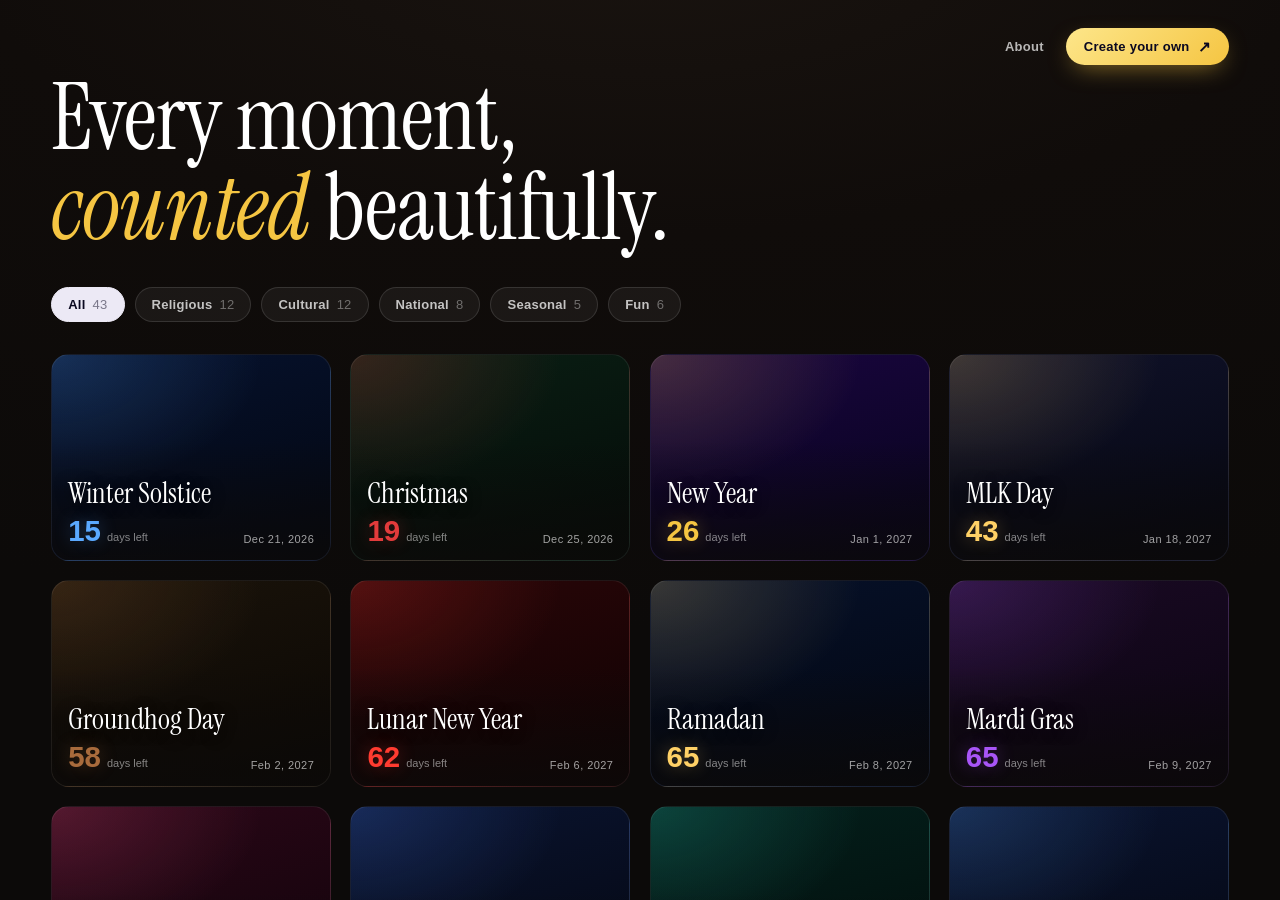
==== commit 9be84da1: "made it less generic" ====
--- a/index.html
+++ b/index.html
@@ -9,7 +9,7 @@
 <link href="https://fonts.googleapis.com/css2?family=Instrument+Serif:ital@0;1&family=Space+Grotesk:wght@400;500;600;700&display=swap" rel="stylesheet">
 <style>
 *{box-sizing:border-box;}
-html,body{margin:0;padding:0;height:100%;background:#06060d;-webkit-font-smoothing:antialiased;}
+html,body{margin:0;padding:0;height:100%;background:#0c0a09;-webkit-font-smoothing:antialiased;}
 ::-webkit-scrollbar{width:10px;height:10px;}
 ::-webkit-scrollbar-thumb{background:rgba(255,255,255,.14);border-radius:8px;}
 ::-webkit-scrollbar-track{background:transparent;}
@@ -20,7 +20,7 @@
 </style>
 </head>
 <body>
-<div id="app" style="position:fixed;inset:0;overflow:hidden;background:#06060d;color:#ece9f5;font-family:'Space Grotesk',system-ui,sans-serif;"></div>
+<div id="app" style="position:fixed;inset:0;overflow:hidden;background:#0c0a09;color:#ece9f5;font-family:-apple-system,BlinkMacSystemFont,'Segoe UI',Roboto,Helvetica,Arial,sans-serif;"></div>
 <script>
 (function(){
 'use strict';
@@ -82,7 +82,7 @@
   {id:'eidadha',name:'Eid al-Adha',cat:'religious',greeting:'Eid Mubarak',rule:{type:'table',dates:['2024-06-16','2025-06-06','2026-05-26','2027-05-16','2028-05-04','2029-04-23','2030-04-13','2031-04-02','2032-03-22','2033-03-11','2034-03-01','2035-02-18']},accent:'#2dd4bf',bg:['#04201c','#020c0a'],particles:['#2dd4bf','#ffd166','#34d399','#ffffff'],backgrounds:[['lanterns','Sky Lanterns'],['stars','Crescent Sky'],['embers','Lantern Glow']]},
   {id:'fathers',name:"Father's Day",cat:'cultural',greeting:"Happy Father's Day",rule:{type:'nth',month:6,weekday:0,n:3},accent:'#5aa9ff',bg:['#0a1430','#04060f'],particles:['#5aa9ff','#ffffff','#ffd166','#4f86ff'],backgrounds:[['confetti','Confetti'],['stars','Starlight'],['embers','Warmth']]},
   {id:'juneteenth',name:'Juneteenth',cat:'national',greeting:'Happy Juneteenth',rule:{type:'fixed',month:6,day:19},accent:'#ff3b30',bg:['#23060a','#0c0204'],particles:['#ff3b30','#ffd166','#2ecc71','#ffffff'],backgrounds:[['fireworks','Fireworks'],['confetti','Confetti'],['stars','Freedom Sky']]},
-  {id:'summersolstice',name:'Summer Solstice',cat:'seasonal',greeting:'Happy Summer',rule:{type:'fixed',month:6,day:20},accent:'#ffd166',bg:['#241805','#0e0902'],particles:['#ffd166','#ff7a18','#ffffff','#facc15'],backgrounds:[['sparkles','Sunlight'],['bubbles','Bubbles'],['embers','Warmth']]},
+  {id:'summersolstice',name:'Summer Solstice',cat:'seasonal',greeting:'Happy Summer',rule:{type:'table',dates:['2024-06-20','2025-06-21','2026-06-21','2027-06-21','2028-06-20','2029-06-21','2030-06-21','2031-06-21','2032-06-20','2033-06-21','2034-06-21','2035-06-21']},accent:'#ffd166',bg:['#241805','#0e0902'],particles:['#ffd166','#ff7a18','#ffffff','#facc15'],backgrounds:[['sparkles','Sunlight'],['bubbles','Bubbles'],['embers','Warmth']]},
   {id:'pride',name:'Pride Day',cat:'cultural',greeting:'Happy Pride',rule:{type:'fixed',month:6,day:28},accent:'#ff5da2',bg:['#1a0a24','#0a0410'],particles:['#ff3b30','#ff7a18','#facc15','#2ecc71','#5aa9ff','#a855f7'],backgrounds:[['confetti','Rainbow Confetti'],['balloons','Balloons'],['hearts','Hearts']]},
   {id:'independence',name:'Independence Day',cat:'national',greeting:'Happy 4th of July',rule:{type:'fixed',month:7,day:4},accent:'#ff5a5f',bg:['#0c1838','#05060f'],particles:['#ff4d4d','#ffffff','#4f86ff','#fbbf24'],backgrounds:[['fireworks','Fireworks'],['confetti','Red White & Blue'],['stars','Night Sky']]},
   {id:'emoji',name:'World Emoji Day',cat:'fun',greeting:'Happy Emoji Day',rule:{type:'fixed',month:7,day:17},accent:'#facc15',bg:['#241c05','#0e0a02'],particles:['#facc15','#ff5d8f','#5aa9ff','#2ecc71'],emojis:['😀','😂','😍','🥳','🤩','😎','🥰','🤪','🤣','😜'],backgrounds:[['emojis','Emojis'],['confetti','Confetti'],['bubbles','Bubbles']]},
@@ -98,23 +98,40 @@
   {id:'veterans',name:'Veterans Day',cat:'national',greeting:'Honoring our Veterans',rule:{type:'fixed',month:11,day:11},accent:'#4f86ff',bg:['#0a1430','#04060f'],particles:['#4f86ff','#ffffff','#ff4d4d','#fbbf24'],backgrounds:[['stars','Starlight'],['fireworks','Fireworks'],['confetti','Confetti']]},
   {id:'thanksgiving',name:'Thanksgiving',cat:'national',greeting:'Happy Thanksgiving',rule:{type:'nth',month:11,weekday:4,n:4},accent:'#e07a2f',bg:['#1f1206','#0c0703'],particles:['#e07a2f','#c0392b','#d4a017','#a86b3c'],backgrounds:[['leaves','Falling Leaves'],['embers','Hearth'],['stars','Autumn Sky']]},
   {id:'hanukkah',name:'Hanukkah',cat:'religious',greeting:'Happy Hanukkah',rule:{type:'table',time:'18:00',dates:['2024-12-25','2025-12-14','2026-12-04','2027-12-24','2028-12-12','2029-12-01','2030-12-20','2031-12-09','2032-11-27','2033-12-16','2034-12-06','2035-12-25','2036-12-13','2037-12-02','2038-12-21','2039-12-11','2040-11-29']},accent:'#5aa9ff',bg:['#06122e','#03060f'],particles:['#9bd2ff','#ffffff','#ffd166','#5aa9ff'],backgrounds:[['snow','Snowfall'],['stars','Starlight'],['embers','Candlelight']]},
-  {id:'wintersolstice',name:'Winter Solstice',cat:'seasonal',greeting:'Happy Winter',rule:{type:'fixed',month:12,day:21},accent:'#5aa9ff',bg:['#06122e','#03060f'],particles:['#9bd2ff','#ffffff','#5aa9ff','#cfe0ff'],backgrounds:[['snow','Snowfall'],['stars','Longest Night'],['embers','Candlelight']]},
+  {id:'wintersolstice',name:'Winter Solstice',cat:'seasonal',greeting:'Happy Winter',rule:{type:'table',dates:['2024-12-21','2025-12-21','2026-12-21','2027-12-22','2028-12-21','2029-12-21','2030-12-21','2031-12-22','2032-12-21','2033-12-21','2034-12-21','2035-12-22']},accent:'#5aa9ff',bg:['#06122e','#03060f'],particles:['#9bd2ff','#ffffff','#5aa9ff','#cfe0ff'],backgrounds:[['snow','Snowfall'],['stars','Longest Night'],['embers','Candlelight']]},
   {id:'christmas',name:'Christmas',cat:'religious',greeting:'Merry Christmas',rule:{type:'fixed',month:12,day:25},accent:'#e23b3b',bg:['#0a1f14','#040a07'],particles:['#e23b3b','#2ecc71','#ffd166','#ffffff'],emojis:['🎄','🎅','❄️','🎁','⛄','🔔'],backgrounds:[['snow','Snowfall'],['emojis','Festive Emojis'],['confetti','Twinkle Lights'],['embers','Cozy Glow']]},
-  {id:'eid',name:'Eid al-Fitr',cat:'religious',greeting:'Eid Mubarak',rule:{type:'table',dates:['2024-04-10','2025-03-31','2026-03-20','2027-03-10','2028-02-27','2029-02-15','2030-02-05','2031-01-25','2032-01-15','2033-01-03','2034-12-14','2035-12-03','2036-11-22','2037-11-11','2038-10-31']},accent:'#2dd4bf',bg:['#04201c','#020c0a'],particles:['#2dd4bf','#ffd166','#34d399','#ffffff'],backgrounds:[['lanterns','Sky Lanterns'],['stars','Crescent Sky'],['embers','Lantern Glow']]},
+  {id:'eid',name:'Eid al-Fitr',cat:'religious',greeting:'Eid Mubarak',rule:{type:'table',dates:['2024-04-10','2025-03-31','2026-03-20','2027-03-11','2028-02-27','2029-02-15','2030-02-05','2031-01-25','2032-01-15','2033-01-03','2034-12-14','2035-12-03','2036-11-22','2037-11-11','2038-10-31']},accent:'#2dd4bf',bg:['#04201c','#020c0a'],particles:['#2dd4bf','#ffd166','#34d399','#ffffff'],backgrounds:[['lanterns','Sky Lanterns'],['stars','Crescent Sky'],['embers','Lantern Glow']]},
   {id:'mardigras',name:'Mardi Gras',cat:'cultural',greeting:'Happy Mardi Gras',rule:{type:'easterOffset',off:-47},accent:'#a855f7',bg:['#1a0a24','#0a0410'],particles:['#a855f7','#2ecc71','#ffd166','#ff5da2'],backgrounds:[['confetti','Confetti'],['balloons','Balloons'],['sparkles','Sparkles']]}
 ];
 
 /* ============ State ============ */
-function defaultDate(){ const d=new Date(Date.now()+30*864e5); return d.getFullYear()+'-'+String(d.getMonth()+1).padStart(2,'0')+'-'+String(d.getDate()).padStart(2,'0'); }
+function defaultDate() {
+  const d = new Date(Date.now() + 30 * 864e5);
+  const yyyy = d.getFullYear();
+  const mm = String(d.getMonth() + 1).padStart(2, '0');
+  const dd = String(d.getDate()).padStart(2, '0');
+  return `${yyyy}-${mm}-${dd}`;
+}
+
+function browserTz() {
+  try { return Intl.DateTimeFormat().resolvedOptions().timeZone; }
+  catch { return 'UTC'; }
+}
 
 const st = {
-  view:'home', filter:'all', holidayId:null, bg:0,
-  optionsOpen:false, isCustom:false, tick:0, copied:false, done:false,
-  winW:window.innerWidth, winH:window.innerHeight, size:0.5, speed:0.42,
-  custom:{
-    title:'My Countdown', dateISO:defaultDate(), time:'00:00',
-    accent:'#f5c542', effect:'confetti', message:'',
-    emojiList:['🎉','🥳','✨'], emojiDir:'fall'
+  view: 'home', filter: 'all', holidayId: null, bg: 0,
+  optionsOpen: false, isCustom: false, tick: 0, copied: false, done: false,
+  winW: window.innerWidth, winH: window.innerHeight, size: 0.5, speed: 0.42,
+  custom: {
+    title: 'My Countdown',
+    dateISO: defaultDate(),
+    time: '00:00',
+    tz: browserTz(),          // creator's timezone, preserves intent when URL is shared
+    accent: '#f5c542',
+    effect: 'confetti',
+    message: '',
+    emojiList: ['🎉', '🥳', '✨'],
+    emojiDir: 'fall'
   }
 };
 
@@ -133,93 +150,268 @@
 function pick(a){ return a[(Math.random()*a.length)|0]; }
 function lighten(hex,amt){ const n=parseInt(hex.slice(1),16); let r=(n>>16)+amt,g=((n>>8)&255)+amt,b=(n&255)+amt; r=Math.min(255,r);g=Math.min(255,g);b=Math.min(255,b); return '#'+((r<<16)|(g<<8)|b).toString(16).padStart(6,'0'); }
 function byId(id){ return DATA.find(h=>h.id===id); }
-function fmtDate(d){ return d.toLocaleDateString('en-US',{weekday:'short',month:'short',day:'numeric',year:'numeric'}); }
+function fmtDate(d, tz) {
+  const opts = { weekday: 'short', month: 'short', day: 'numeric', year: 'numeric' };
+  if (tz) opts.timeZone = tz;
+  return d.toLocaleDateString('en-US', opts);
+}
 function fmtShort(d){ return d.toLocaleDateString('en-US',{month:'short',day:'numeric',year:'numeric'}); }
 function rowStyle(active, acc){ return `display:flex;align-items:center;gap:12px;width:100%;padding:10px 11px;border-radius:13px;cursor:pointer;transition:all .2s;background:${active?'rgba(255,255,255,.09)':'rgba(255,255,255,.03)'};border:1px solid ${active?acc+'80':'rgba(255,255,255,.08)'};`; }
 function dotStyle(active, acc){ return `width:9px;height:9px;border-radius:50%;flex:none;background:${active?acc:'transparent'};box-shadow:${active?'0 0 10px '+acc:'inset 0 0 0 1.5px rgba(255,255,255,.25)'};`; }
 
-/* ============ Date engine ============ */
-function easter(y){ const a=y%19,b=Math.floor(y/100),c=y%100,d=Math.floor(b/4),e=b%4,f=Math.floor((b+8)/25),g=Math.floor((b-f+1)/3),h=(19*a+b-d-g+15)%30,i=Math.floor(c/4),k=c%4,l=(32+2*e+2*i-h-k)%7,m=Math.floor((a+11*h+22*l)/451),month=Math.floor((h+l-7*m+114)/31),day=((h+l-7*m+114)%31)+1; return {month,day}; }
-function nthWeekday(y,month,weekday,n,t){ const first=new Date(y,month-1,1); const shift=(weekday-first.getDay()+7)%7; return new Date(y,month-1,1+shift+(n-1)*7,t[0],t[1],0); }
-function lastWeekday(y,month,weekday,t){ const last=new Date(y,month,0); const shift=(last.getDay()-weekday+7)%7; return new Date(y,month-1,last.getDate()-shift,t[0],t[1],0); }
-function tableYear(dates,y,t){
-  const mk=(s)=>{ const a=s.split('-').map(Number); return new Date(a[0],a[1]-1,a[2],t[0],t[1],0); };
-  const exact=dates.find(s=>+s.slice(0,4)===y); if(exact) return mk(exact);
-  const first=mk(dates[0]),last=mk(dates[dates.length-1]);
-  const fy=+dates[0].slice(0,4),ly=+dates[dates.length-1].slice(0,4);
-  const per=(last.getTime()-first.getTime())/(ly-fy);
-  const anchor=y>ly?last:first, ay=y>ly?ly:fy;
-  return new Date(anchor.getTime()+(y-ay)*per);
-}
-function occYear(h,y){
-  const r=h.rule,t=(r.time||'00:00').split(':').map(Number);
-  if(r.type==='fixed') return new Date(y,r.month-1,r.day,t[0],t[1],0);
-  if(r.type==='nth') return nthWeekday(y,r.month,r.weekday,r.n,t);
-  if(r.type==='nthLast') return lastWeekday(y,r.month,r.weekday,t);
-  if(r.type==='easter'){ const e=easter(y); return new Date(y,e.month-1,e.day,t[0],t[1],0); }
-  if(r.type==='easterOffset'){ const e=easter(y); const dd=new Date(y,e.month-1,e.day,t[0],t[1],0); dd.setDate(dd.getDate()+r.off); return dd; }
-  if(r.type==='table') return tableYear(r.dates,y,t);
-  return new Date(y,0,1);
-}
-function resolveMs(h){
-  try{
-    const now=Date.now(),yn=new Date().getFullYear();
-    for(let y=yn-1;y<=yn+2;y++){ const occ=occYear(h,y); if(occ && now < occ.getTime()+GRACE) return occ.getTime(); }
-    const f=occYear(h,yn+1); return f?f.getTime():now+GRACE;
-  }catch(e){ return Date.now()+GRACE; }
-}
-function daysToMs(ms){ return Math.max(0, Math.ceil((ms-Date.now())/864e5)); }
-
-function targetMs(){
-  if(st.isCustom){
-    const c=st.custom;
-    const parts=(c.dateISO||'').split('-').map(Number);
-    const y=parts[0],m=parts[1],d=parts[2];
-    const tp=(c.time||'00:00').split(':').map(Number);
-    if(!y) return Date.now();
-    return new Date(y,m-1,d,tp[0]||0,tp[1]||0,0).getTime();
-  }
-  const h=byId(st.holidayId); if(!h) return Date.now();
-  return resolveMs(h);
-}
-function remaining(){ return Math.max(0, Math.floor((targetMs()-Date.now())/1000)); }
+/* ============ Date engine ============
+   All occYear() outputs are local-time Date objects, holidays are intentionally
+   anchored to each viewer's local calendar (Christmas at *your* midnight, etc).
+   Custom countdowns can override this by carrying a TZ in the URL (see targetMs).
+*/
+
+// Anonymous Gregorian Easter algorithm. Returns {month, day} for a given year.
+function easter(year) {
+  const a = year % 19;
+  const b = Math.floor(year / 100);
+  const c = year % 100;
+  const d = Math.floor(b / 4);
+  const e = b % 4;
+  const f = Math.floor((b + 8) / 25);
+  const g = Math.floor((b - f + 1) / 3);
+  const h = (19 * a + b - d - g + 15) % 30;
+  const i = Math.floor(c / 4);
+  const k = c % 4;
+  const l = (32 + 2 * e + 2 * i - h - k) % 7;
+  const m = Math.floor((a + 11 * h + 22 * l) / 451);
+  const month = Math.floor((h + l - 7 * m + 114) / 31);
+  const day = ((h + l - 7 * m + 114) % 31) + 1;
+  return { month, day };
+}
+
+// Nth weekday of a month (e.g. 4th Thursday of November > Thanksgiving).
+function nthWeekday(year, month, weekday, n, time) {
+  const first = new Date(year, month - 1, 1);
+  const shift = (weekday - first.getDay() + 7) % 7;
+  return new Date(year, month - 1, 1 + shift + (n - 1) * 7, time[0], time[1], 0);
+}
+
+// Last weekday of a month (e.g. last Monday of May > Memorial Day).
+function lastWeekday(year, month, weekday, time) {
+  const last = new Date(year, month, 0);   // day 0 of next month = last day of this one
+  const shift = (last.getDay() - weekday + 7) % 7;
+  return new Date(year, month - 1, last.getDate() - shift, time[0], time[1], 0);
+}
+
+// Look up a year in a pre-published date table (used for lunar/astronomical events).
+// Falls back to linear extrapolation outside the table so the countdown still works.
+function tableYear(dates, year, time) {
+  const parseISO = (s) => {
+    const [y, m, d] = s.split('-').map(Number);
+    return new Date(y, m - 1, d, time[0], time[1], 0);
+  };
+
+  const exact = dates.find(s => +s.slice(0, 4) === year);
+  if (exact) return parseISO(exact);
+
+  const first = parseISO(dates[0]);
+  const last = parseISO(dates[dates.length - 1]);
+  const firstYear = +dates[0].slice(0, 4);
+  const lastYear = +dates[dates.length - 1].slice(0, 4);
+  const avgPeriod = (last.getTime() - first.getTime()) / (lastYear - firstYear);
+
+  const anchor = year > lastYear ? last : first;
+  const anchorYear = year > lastYear ? lastYear : firstYear;
+  return new Date(anchor.getTime() + (year - anchorYear) * avgPeriod);
+}
+
+// Resolve one holiday's occurrence in a given year, using whatever rule it has.
+function occYear(holiday, year) {
+  const r = holiday.rule;
+  const time = (r.time || '00:00').split(':').map(Number);
+
+  switch (r.type) {
+    case 'fixed':
+      return new Date(year, r.month - 1, r.day, time[0], time[1], 0);
+    case 'nth':
+      return nthWeekday(year, r.month, r.weekday, r.n, time);
+    case 'nthLast':
+      return lastWeekday(year, r.month, r.weekday, time);
+    case 'easter': {
+      const e = easter(year);
+      return new Date(year, e.month - 1, e.day, time[0], time[1], 0);
+    }
+    case 'easterOffset': {
+      const e = easter(year);
+      const d = new Date(year, e.month - 1, e.day, time[0], time[1], 0);
+      d.setDate(d.getDate() + r.off);
+      return d;
+    }
+    case 'table':
+      return tableYear(r.dates, year, time);
+    default:
+      return new Date(year, 0, 1);
+  }
+}
+
+// Find the next future occurrence of a holiday across the current and adjacent years.
+function resolveMs(holiday) {
+  try {
+    const now = Date.now();
+    const thisYear = new Date().getFullYear();
+    for (let y = thisYear - 1; y <= thisYear + 2; y++) {
+      const occ = occYear(holiday, y);
+      if (occ && now < occ.getTime() + GRACE) return occ.getTime();
+    }
+    const fallback = occYear(holiday, thisYear + 1);
+    return fallback ? fallback.getTime() : now + GRACE;
+  } catch {
+    return Date.now() + GRACE;
+  }
+}
+
+function daysToMs(ms) {
+  return Math.max(0, Math.ceil((ms - Date.now()) / 864e5));
+}
+
+// Convert a wall-clock date/time in a specific IANA timezone to UTC ms.
+// JS has no built-in for this, so we make a guess, see how it renders in the
+// target TZ, then offset by the difference. Two-step is enough for any TZ.
+function wallTimeToUtcMs(year, month, day, hour, minute, tz) {
+  const guess = Date.UTC(year, month - 1, day, hour, minute, 0);
+  try {
+    const fmt = new Intl.DateTimeFormat('en-US', {
+      timeZone: tz,
+      year: 'numeric', month: '2-digit', day: '2-digit',
+      hour: '2-digit', minute: '2-digit', hour12: false
+    });
+    const parts = Object.fromEntries(
+      fmt.formatToParts(new Date(guess)).map(p => [p.type, p.value])
+    );
+    const seenAsUtc = Date.UTC(
+      +parts.year, +parts.month - 1, +parts.day,
+      +parts.hour === 24 ? 0 : +parts.hour,   // some locales render midnight as 24
+      +parts.minute, 0
+    );
+    return guess + (guess - seenAsUtc);
+  } catch {
+    return guess;   // unknown tz, treat input as UTC
+  }
+}
+
+// Resolve the target instant the countdown is ticking toward.
+// Custom countdowns honor a stored timezone so a shared URL hits the same instant
+// for the viewer as it did for the creator. Holidays stay local to the viewer.
+function targetMs() {
+  if (st.isCustom) {
+    const c = st.custom;
+    const [y, m, d] = (c.dateISO || '').split('-').map(Number);
+    const [h, mi] = (c.time || '00:00').split(':').map(Number);
+    if (!y) return Date.now();
+    if (c.tz) return wallTimeToUtcMs(y, m, d, h || 0, mi || 0, c.tz);
+    return new Date(y, m - 1, d, h || 0, mi || 0, 0).getTime();
+  }
+  const h = byId(st.holidayId);
+  return h ? resolveMs(h) : Date.now();
+}
+
+function remaining() {
+  return Math.max(0, Math.floor((targetMs() - Date.now()) / 1000));
+}
 
 function getEmojiSet(){ if(st.isCustom){ const e=st.custom.emojiList; return (e&&e.length)?e:DEFAULT_EMOJIS; } const h=byId(st.holidayId); return (h&&h.emojis)||DEFAULT_EMOJIS; }
 function timerEffect(){ if(st.isCustom) return st.custom.effect; const h=byId(st.holidayId); return h ? h.backgrounds[st.bg%h.backgrounds.length][0] : 'stars'; }
 function timerPalette(){ if(st.isCustom){ const a=st.custom.accent; return [a, lighten(a,40), '#ffffff', lighten(a,80)]; } const h=byId(st.holidayId); return h ? h.particles : ['#ffffff']; }
-function activeData(){
-  if(st.isCustom){
-    const c=st.custom; const d=new Date(targetMs());
-    return { name:c.title||'My Countdown', greeting:(c.message&&c.message.trim())?c.message:(c.title||'It’s time'), accent:c.accent, bg:['#10122a','#05060f'], dateLabel:fmtDate(d) };
-  }
-  const h=byId(st.holidayId) || DATA[0];
-  return { name:h.name, greeting:h.greeting, accent:h.accent, bg:h.bg, dateLabel:fmtDate(new Date(resolveMs(h))) };
+function activeData() {
+  if (st.isCustom) {
+    const c = st.custom;
+    const targetDate = new Date(targetMs());
+    const greeting = (c.message && c.message.trim()) ? c.message : (c.title || 'It’s time');
+    return {
+      name: c.title || 'My Countdown',
+      greeting,
+      accent: c.accent,
+      bg: ['#15110c', '#0a0807'],
+      // Render the date in the *creator's* timezone so a shared URL shows
+      // "Aug 15" wherever the viewer is, matching what the creator picked.
+      dateLabel: fmtDate(targetDate, c.tz)
+    };
+  }
+  const h = byId(st.holidayId) || DATA[0];
+  return {
+    name: h.name,
+    greeting: h.greeting,
+    accent: h.accent,
+    bg: h.bg,
+    dateLabel: fmtDate(new Date(resolveMs(h)))
+  };
 }
 
 /* ============ Hash / nav ============ */
-function syncHash(){
-  if(st.view!=='timer'){ history.replaceState(null,'',location.pathname); return; }
-  let h;
-  if(st.isCustom){ const c=st.custom; h='#v=timer&c='+encodeURIComponent(JSON.stringify({t:c.title,d:c.dateISO,tm:c.time,a:c.accent,e:c.effect,s:st.size,sp:st.speed,msg:c.message,el:c.emojiList,ed:c.emojiDir})); }
-  else { h='#v=timer&h='+st.holidayId+'&bg='+st.bg+'&sz='+st.size+'&sp='+st.speed; }
-  history.replaceState(null,'',location.pathname+h);
-}
-function parseHash(){
-  try{
-    const p=new URLSearchParams(location.hash.replace(/^#/,''));
-    if(p.get('v')!=='timer') return;
-    if(p.get('c')){
-      const c=JSON.parse(decodeURIComponent(p.get('c')));
-      st.view='timer'; st.isCustom=true; st.optionsOpen=false;
-      st.size=(c.s==null?0.5:c.s); st.speed=(c.sp==null?0.42:c.sp);
-      st.custom={title:c.t||'My Countdown',dateISO:c.d||defaultDate(),time:c.tm||'00:00',accent:c.a||'#f5c542',effect:c.e||'confetti',message:c.msg||'',emojiList:(c.el&&c.el.length)?c.el:['🎉','🥳','✨'],emojiDir:c.ed||'fall'};
-    } else if(p.get('h') && byId(p.get('h'))){
-      st.view='timer'; st.isCustom=false; st.holidayId=p.get('h');
-      st.bg=parseInt(p.get('bg')||'0',10);
-      st.size=(parseFloat(p.get('sz'))||0.5);
-      st.speed=(p.get('sp')==null?0.42:parseFloat(p.get('sp')));
+
+// Encode the current view into the URL hash so it can be shared or restored.
+function syncHash(push) {
+  if (st.view !== 'timer') {
+    history.replaceState(null, '', location.pathname);
+    return;
+  }
+
+  let hash;
+  if (st.isCustom) {
+    const c = st.custom;
+    const payload = {
+      t: c.title,
+      d: c.dateISO,
+      tm: c.time,
+      tz: c.tz,                // creator's timezone, required for shared URLs
+      a: c.accent,
+      e: c.effect,
+      s: st.size,
+      sp: st.speed,
+      msg: c.message,
+      el: c.emojiList,
+      ed: c.emojiDir
+    };
+    hash = '#v=timer&c=' + encodeURIComponent(JSON.stringify(payload));
+  } else {
+    hash = `#v=timer&h=${st.holidayId}&bg=${st.bg}&sz=${st.size}&sp=${st.speed}`;
+  }
+
+  const url = location.pathname + hash;
+  if (push) history.pushState(null, '', url);
+  else history.replaceState(null, '', url);
+}
+
+// Restore state from the URL hash on load or popstate.
+function parseHash() {
+  try {
+    const p = new URLSearchParams(location.hash.replace(/^#/, ''));
+    if (p.get('v') !== 'timer') return;
+
+    if (p.get('c')) {
+      const c = JSON.parse(decodeURIComponent(p.get('c')));
+      st.view = 'timer';
+      st.isCustom = true;
+      st.optionsOpen = false;
+      st.size = c.s == null ? 0.5 : c.s;
+      st.speed = c.sp == null ? 0.42 : c.sp;
+      st.custom = {
+        title: c.t || 'My Countdown',
+        dateISO: c.d || defaultDate(),
+        time: c.tm || '00:00',
+        tz: c.tz || browserTz(),       // fall back to viewer's TZ for old URLs
+        accent: c.a || '#f5c542',
+        effect: c.e || 'confetti',
+        message: c.msg || '',
+        emojiList: (c.el && c.el.length) ? c.el : ['🎉', '🥳', '✨'],
+        emojiDir: c.ed || 'fall'
+      };
+    } else if (p.get('h') && byId(p.get('h'))) {
+      st.view = 'timer';
+      st.isCustom = false;
+      st.holidayId = p.get('h');
+      st.bg = parseInt(p.get('bg') || '0', 10);
+      st.size = parseFloat(p.get('sz')) || 0.5;
+      st.speed = p.get('sp') == null ? 0.42 : parseFloat(p.get('sp'));
     }
-  }catch(e){}
+  } catch {
+    /* malformed hash, ignore and stay on home */
+  }
 }
 
 /* ============ HTML generators ============ */
@@ -228,18 +420,18 @@
   for(const k of ['religious','cultural','national','seasonal','fun']) counts[k]=DATA.filter(h=>h.cat===k).length;
   const filters=Object.keys(CATS).map(k=>{
     const active=st.filter===k;
-    const chipStyle="font:600 13px/1 'Space Grotesk';letter-spacing:.02em;padding:10px 16px;border-radius:999px;cursor:pointer;transition:all .25s;"+(active
+    const chipStyle="font:600 13px/1 -apple-system,BlinkMacSystemFont,'Segoe UI',Roboto,Helvetica,Arial,sans-serif;letter-spacing:.02em;padding:10px 16px;border-radius:999px;cursor:pointer;transition:all .25s;"+(active
       ? 'color:#0a0820;background:#ece9f5;border:1px solid #ece9f5;'
       : 'color:rgba(255,255,255,.74);background:rgba(255,255,255,.05);border:1px solid rgba(255,255,255,.12);');
     return `<button data-filter="${k}" style="${chipStyle}">${escHtml(CATS[k])}<span style="opacity:.5;margin-left:7px;font-weight:500;">${counts[k]}</span></button>`;
   }).join('');
 
   return `
-    <div style="position:absolute;inset:0;overflow-y:auto;overflow-x:hidden;background:radial-gradient(120% 80% at 50% -10%,#171034 0%,#0a0820 45%,#06060d 100%);">
+    <div style="position:absolute;inset:0;overflow-y:auto;overflow-x:hidden;background:radial-gradient(120% 80% at 50% -10%,#1a1410 0%,#100c0a 45%,#0c0a09 100%);">
       <div style="max-width:1500px;margin:0 auto;padding:clamp(14px,2.5vw,28px) clamp(18px,4vw,56px) 80px;">
         <header style="display:flex;align-items:center;justify-content:flex-end;gap:18px;flex-wrap:wrap;">
-          <button id="about-btn" style="font:600 13px/1 'Space Grotesk';letter-spacing:.02em;color:rgba(255,255,255,.7);background:none;border:none;cursor:pointer;padding:8px 4px;">About</button>
-          <button id="create-btn" style="display:flex;align-items:center;gap:8px;font:600 13px/1 'Space Grotesk';letter-spacing:.02em;color:#0a0820;background:linear-gradient(135deg,#fde68a,#f5c542);border:none;padding:11px 18px;border-radius:999px;cursor:pointer;box-shadow:0 8px 24px -8px rgba(245,197,66,.6);">Create your own <span style="font-size:15px;">↗</span></button>
+          <button id="about-btn" style="font:600 13px/1 -apple-system,BlinkMacSystemFont,'Segoe UI',Roboto,Helvetica,Arial,sans-serif;letter-spacing:.02em;color:rgba(255,255,255,.7);background:none;border:none;cursor:pointer;padding:8px 4px;">About</button>
+          <button id="create-btn" style="display:flex;align-items:center;gap:8px;font:600 13px/1 -apple-system,BlinkMacSystemFont,'Segoe UI',Roboto,Helvetica,Arial,sans-serif;letter-spacing:.02em;color:#0a0820;background:linear-gradient(135deg,#fde68a,#f5c542);border:none;padding:11px 18px;border-radius:999px;cursor:pointer;box-shadow:0 8px 24px -8px rgba(245,197,66,.6);">Create your own <span style="font-size:15px;">↗</span></button>
         </header>
         <div style="margin:clamp(2px,0.6vw,8px) 0 clamp(18px,3vw,34px);max-width:760px;animation:cdfade .6s both;">
           <h1 style="font:400 clamp(40px,7.4vw,92px)/0.98 'Instrument Serif';letter-spacing:-.01em;color:#fff;margin:0;">Every moment,<br><span style="font-style:italic;color:#f5c542;">counted</span> beautifully.</h1>
@@ -258,48 +450,48 @@
     const daysSub=d===0?'happening now':(d===1?'day left':'days left');
     const dateLabel=fmtShort(new Date(ms));
     const cardStyle=`position:relative;overflow:hidden;border-radius:18px;height:clamp(170px,23vh,250px);cursor:pointer;border:1px solid rgba(255,255,255,.08);background:radial-gradient(135% 120% at 0% 0%,${h.accent}33,transparent 56%),linear-gradient(165deg,${h.bg[0]},${h.bg[1]});transition:transform .35s cubic-bezier(.2,.8,.2,1),border-color .35s,box-shadow .35s;`;
-    const daysStyleStr=`font:700 clamp(20px,2.3vw,30px)/1 'Space Grotesk';color:${h.accent};text-shadow:0 0 18px ${h.accent}55;`;
+    const daysStyleStr=`font:700 clamp(20px,2.3vw,30px)/1 -apple-system,BlinkMacSystemFont,'Segoe UI',Roboto,Helvetica,Arial,sans-serif;color:${h.accent};text-shadow:0 0 18px ${h.accent}55;`;
     return `<div data-holiday="${h.id}" style="${cardStyle}">
       <canvas data-card-id="${h.id}" style="position:absolute;inset:0;width:100%;height:100%;z-index:1;pointer-events:none;"></canvas>
-      <div style="position:absolute;inset:0;z-index:2;background:linear-gradient(180deg,rgba(6,6,13,0) 42%,rgba(6,6,13,.74) 100%);pointer-events:none;"></div>
+      <div style="position:absolute;inset:0;z-index:2;background:linear-gradient(180deg,rgba(12,10,9,0) 42%,rgba(12,10,9,.74) 100%);pointer-events:none;"></div>
       <div style="position:absolute;left:16px;right:16px;bottom:15px;z-index:3;pointer-events:none;">
         <div style="font:400 clamp(21px,2.3vw,31px)/1.05 'Instrument Serif';color:#fff;text-shadow:0 2px 14px rgba(0,0,0,.55);">${escHtml(h.name)}</div>
         <div style="display:flex;align-items:flex-end;justify-content:space-between;gap:8px;margin-top:7px;">
           <div style="display:flex;align-items:baseline;gap:6px;">
             <span style="${daysStyleStr}">${daysBig}</span>
-            <span style="font:500 11px/1 'Space Grotesk';color:rgba(255,255,255,.5);">${daysSub}</span>
+            <span style="font:500 11px/1 -apple-system,BlinkMacSystemFont,'Segoe UI',Roboto,Helvetica,Arial,sans-serif;color:rgba(255,255,255,.5);">${daysSub}</span>
           </div>
-          <span style="font:500 11px/1 'Space Grotesk';letter-spacing:.04em;color:rgba(255,255,255,.62);">${dateLabel}</span>
+          <span style="font:500 11px/1 -apple-system,BlinkMacSystemFont,'Segoe UI',Roboto,Helvetica,Arial,sans-serif;letter-spacing:.04em;color:rgba(255,255,255,.62);">${dateLabel}</span>
         </div>
       </div>
     </div>`;
   }).join('');
   const createTile=`<div id="create-tile" style="position:relative;overflow:hidden;border-radius:18px;height:clamp(170px,23vh,250px);cursor:pointer;border:1.5px dashed rgba(255,255,255,.18);background:rgba(255,255,255,.02);display:flex;flex-direction:column;align-items:center;justify-content:center;gap:12px;transition:border-color .3s,background .3s;">
-    <div style="width:46px;height:46px;border-radius:50%;border:1.5px solid rgba(255,255,255,.3);display:flex;align-items:center;justify-content:center;font:300 26px/1 'Space Grotesk';color:rgba(255,255,255,.7);">+</div>
+    <div style="width:46px;height:46px;border-radius:50%;border:1.5px solid rgba(255,255,255,.3);display:flex;align-items:center;justify-content:center;font:300 26px/1 -apple-system,BlinkMacSystemFont,'Segoe UI',Roboto,Helvetica,Arial,sans-serif;color:rgba(255,255,255,.7);">+</div>
     <div style="font:400 19px/1 'Instrument Serif';color:rgba(255,255,255,.82);">Create your own</div>
-    <div style="font:500 11px/1 'Space Grotesk';letter-spacing:.04em;color:rgba(255,255,255,.42);">Any date · any canvas</div>
+    <div style="font:500 11px/1 -apple-system,BlinkMacSystemFont,'Segoe UI',Roboto,Helvetica,Arial,sans-serif;letter-spacing:.04em;color:rgba(255,255,255,.42);">Any date on any canvas</div>
   </div>`;
   return cards+createTile;
 }
 
 function aboutHTML(){
-  return `<div style="position:absolute;inset:0;overflow-y:auto;overflow-x:hidden;background:radial-gradient(120% 80% at 50% -10%,#171034 0%,#0a0820 45%,#06060d 100%);">
-    <button id="about-back" style="position:absolute;top:22px;left:22px;z-index:5;display:flex;align-items:center;gap:8px;font:600 13px/1 'Space Grotesk';color:rgba(255,255,255,.82);background:rgba(255,255,255,.06);border:1px solid rgba(255,255,255,.12);backdrop-filter:blur(10px);padding:10px 15px;border-radius:999px;cursor:pointer;">← All holidays</button>
+  return `<div style="position:absolute;inset:0;overflow-y:auto;overflow-x:hidden;background:radial-gradient(120% 80% at 50% -10%,#1a1410 0%,#100c0a 45%,#0c0a09 100%);">
+    <button id="about-back" style="position:absolute;top:22px;left:22px;z-index:5;display:flex;align-items:center;gap:8px;font:600 13px/1 -apple-system,BlinkMacSystemFont,'Segoe UI',Roboto,Helvetica,Arial,sans-serif;color:rgba(255,255,255,.82);background:rgba(255,255,255,.06);border:1px solid rgba(255,255,255,.12);backdrop-filter:blur(10px);padding:10px 15px;border-radius:999px;cursor:pointer;">← All holidays</button>
     <div style="max-width:680px;margin:0 auto;padding:clamp(96px,15vh,150px) clamp(22px,5vw,40px) 90px;animation:cdfade .6s both;">
-      <div style="font:600 12px/1 'Space Grotesk';letter-spacing:.24em;text-transform:uppercase;color:#f5c542;margin-bottom:18px;">About</div>
+      <div style="font:600 12px/1 -apple-system,BlinkMacSystemFont,'Segoe UI',Roboto,Helvetica,Arial,sans-serif;letter-spacing:.24em;text-transform:uppercase;color:#f5c542;margin-bottom:18px;">About</div>
       <h1 style="font:400 clamp(34px,5.5vw,64px)/1.04 'Instrument Serif';color:#fff;margin:0 0 28px;letter-spacing:-.01em;">A countdown for <span style="font-style:italic;color:#f5c542;">every</span> moment.</h1>
-      <p style="font:400 clamp(15px,1.6vw,18px)/1.65 'Space Grotesk';color:rgba(255,255,255,.72);margin:0 0 18px;">Countdown is a living calendar of the moments worth waiting for. Every holiday gets its own full-screen timer and its own animated canvas — fireworks on New Year's, snowfall at Christmas, lanterns rising for the Lunar New Year.</p>
-      <p style="font:400 clamp(15px,1.6vw,18px)/1.65 'Space Grotesk';color:rgba(255,255,255,.72);margin:0 0 18px;">Open any holiday to watch it tick down, switch between its hand-made canvases, or build a countdown of your own — a birthday, a launch, a trip — and share it with a link that carries every setting.</p>
-      <p style="font:400 clamp(15px,1.6vw,18px)/1.65 'Space Grotesk';color:rgba(255,255,255,.72);margin:0 0 34px;">And it keeps itself honest: every celebration rolls forward to its next date automatically, year after year.</p>
+      <p style="font:400 clamp(15px,1.6vw,18px)/1.65 -apple-system,BlinkMacSystemFont,'Segoe UI',Roboto,Helvetica,Arial,sans-serif;color:rgba(255,255,255,.72);margin:0 0 18px;">My countdown is the place to go for ticking down to your favorite holidays. Just click on the holiday you want, then watch as the full-screen countdown ticks it down. You can even make your own with any of the canvases and emojis. Any time, any style.</p>
+      <p style="font:400 clamp(15px,1.6vw,18px)/1.65 -apple-system,BlinkMacSystemFont,'Segoe UI',Roboto,Helvetica,Arial,sans-serif;color:rgba(255,255,255,.72);margin:0 0 34px;">You can share prebuilt and custom countdowns with a link that has the event and style encoded into it. Everything stays current. Every holiday rolls forward to its next date automatically, year after year.</p>
       <div style="display:flex;flex-direction:column;gap:14px;padding:22px 0;border-top:1px solid rgba(255,255,255,.1);border-bottom:1px solid rgba(255,255,255,.1);margin-bottom:34px;">
-        <div style="display:flex;align-items:center;gap:13px;"><span style="width:7px;height:7px;border-radius:50%;background:#f5c542;flex:none;box-shadow:0 0 10px #f5c542;"></span><span style="font:500 15px/1.4 'Space Grotesk';color:rgba(255,255,255,.85);">40+ holidays across religion, culture, seasons & fun</span></div>
-        <div style="display:flex;align-items:center;gap:13px;"><span style="width:7px;height:7px;border-radius:50%;background:#f5c542;flex:none;box-shadow:0 0 10px #f5c542;"></span><span style="font:500 15px/1.4 'Space Grotesk';color:rgba(255,255,255,.85);">A dozen+ animated canvases, including emojis</span></div>
-        <div style="display:flex;align-items:center;gap:13px;"><span style="width:7px;height:7px;border-radius:50%;background:#f5c542;flex:none;box-shadow:0 0 10px #f5c542;"></span><span style="font:500 15px/1.4 'Space Grotesk';color:rgba(255,255,255,.85);">Custom countdowns with shareable links</span></div>
+        <div style="display:flex;align-items:center;gap:13px;"><span style="width:7px;height:7px;border-radius:50%;background:#f5c542;flex:none;box-shadow:0 0 10px #f5c542;"></span><span style="font:500 15px/1.4 -apple-system,BlinkMacSystemFont,'Segoe UI',Roboto,Helvetica,Arial,sans-serif;color:rgba(255,255,255,.85);">~50 holidays across religion, culture, seasons &amp; fun</span></div>
+        <div style="display:flex;align-items:center;gap:13px;"><span style="width:7px;height:7px;border-radius:50%;background:#f5c542;flex:none;box-shadow:0 0 10px #f5c542;"></span><span style="font:500 15px/1.4 -apple-system,BlinkMacSystemFont,'Segoe UI',Roboto,Helvetica,Arial,sans-serif;color:rgba(255,255,255,.85);">A dozen+ animated canvases, including emojis</span></div>
+        <div style="display:flex;align-items:center;gap:13px;"><span style="width:7px;height:7px;border-radius:50%;background:#f5c542;flex:none;box-shadow:0 0 10px #f5c542;"></span><span style="font:500 15px/1.4 -apple-system,BlinkMacSystemFont,'Segoe UI',Roboto,Helvetica,Arial,sans-serif;color:rgba(255,255,255,.85);">Custom countdowns with shareable links</span></div>
       </div>
-      <div style="display:flex;gap:12px;flex-wrap:wrap;">
-        <button id="about-create" style="display:flex;align-items:center;gap:8px;font:600 14px/1 'Space Grotesk';color:#0a0820;background:linear-gradient(135deg,#fde68a,#f5c542);border:none;padding:13px 22px;border-radius:999px;cursor:pointer;box-shadow:0 8px 24px -8px rgba(245,197,66,.6);">Create your own <span style="font-size:15px;">↗</span></button>
-        <button id="about-browse" style="font:600 14px/1 'Space Grotesk';color:rgba(255,255,255,.85);background:rgba(255,255,255,.06);border:1px solid rgba(255,255,255,.14);padding:13px 22px;border-radius:999px;cursor:pointer;">Browse holidays</button>
+      <div style="display:flex;gap:12px;flex-wrap:wrap;margin-bottom:32px;">
+        <button id="about-create" style="display:flex;align-items:center;gap:8px;font:600 14px/1 -apple-system,BlinkMacSystemFont,'Segoe UI',Roboto,Helvetica,Arial,sans-serif;color:#0a0820;background:linear-gradient(135deg,#fde68a,#f5c542);border:none;padding:13px 22px;border-radius:999px;cursor:pointer;box-shadow:0 8px 24px -8px rgba(245,197,66,.6);">Create your own <span style="font-size:15px;">↗</span></button>
+        <button id="about-browse" style="font:600 14px/1 -apple-system,BlinkMacSystemFont,'Segoe UI',Roboto,Helvetica,Arial,sans-serif;color:rgba(255,255,255,.85);background:rgba(255,255,255,.06);border:1px solid rgba(255,255,255,.14);padding:13px 22px;border-radius:999px;cursor:pointer;">Browse holidays</button>
       </div>
+      <div style="font:500 13px/1 -apple-system,BlinkMacSystemFont,'Segoe UI',Roboto,Helvetica,Arial,sans-serif;color:rgba(255,255,255,.38);">by <a href="https://github.com/Raylu42x" target="_blank" rel="noopener" style="color:rgba(255,255,255,.55);text-decoration:none;border-bottom:1px solid rgba(255,255,255,.2);">Raylu42x</a></div>
     </div>
   </div>`;
 }
@@ -309,8 +501,8 @@
   const stageStyle=`position:absolute;inset:0;overflow:hidden;background:linear-gradient(165deg,${A.bg[0]} 0%,${A.bg[1]} 100%);`;
   return `<div style="${stageStyle}">
     <canvas id="timer-canvas" style="position:absolute;inset:0;width:100%;height:100%;z-index:1;"></canvas>
-    <div style="position:absolute;inset:0;z-index:2;pointer-events:none;background:radial-gradient(120% 90% at 50% 42%,transparent 40%,rgba(6,6,13,.55) 100%);"></div>
-    <button id="timer-back" style="position:absolute;top:22px;left:22px;z-index:5;display:flex;align-items:center;gap:8px;font:600 13px/1 'Space Grotesk';color:rgba(255,255,255,.82);background:rgba(255,255,255,.06);border:1px solid rgba(255,255,255,.12);backdrop-filter:blur(10px);padding:10px 15px;border-radius:999px;cursor:pointer;">← All holidays</button>
+    <div style="position:absolute;inset:0;z-index:2;pointer-events:none;background:radial-gradient(120% 90% at 50% 42%,transparent 40%,rgba(12,10,9,.55) 100%);"></div>
+    <button id="timer-back" style="position:absolute;top:22px;left:22px;z-index:5;display:flex;align-items:center;gap:8px;font:600 13px/1 -apple-system,BlinkMacSystemFont,'Segoe UI',Roboto,Helvetica,Arial,sans-serif;color:rgba(255,255,255,.82);background:rgba(255,255,255,.06);border:1px solid rgba(255,255,255,.12);backdrop-filter:blur(10px);padding:10px 15px;border-radius:999px;cursor:pointer;">← All holidays</button>
     <button id="timer-opts-btn" aria-label="Options" style="position:absolute;top:22px;right:22px;z-index:7;width:44px;height:44px;display:flex;align-items:center;justify-content:center;background:rgba(255,255,255,.06);border:1px solid rgba(255,255,255,.12);backdrop-filter:blur(10px);border-radius:50%;cursor:pointer;color:rgba(255,255,255,.85);">
       <svg width="20" height="20" viewBox="0 0 24 24" fill="none" stroke="currentColor" stroke-width="1.8" stroke-linecap="round"><path d="M4 6h10M18 6h2M4 12h2M10 12h10M4 18h7M15 18h5"></path><circle cx="16" cy="6" r="2"></circle><circle cx="8" cy="12" r="2"></circle><circle cx="13" cy="18" r="2"></circle></svg>
     </button>
@@ -333,20 +525,20 @@
   const veryNarrow=winW<380;
   const cols = veryNarrow?1 : (winW>winH? N : Math.min(2,N));
   const rows=Math.ceil(N/cols), g=16;
-  const cw=Math.min(0.94*winW,1080), boxW=(cw-(cols-1)*g)/cols;
-  const gridH=Math.max(160,winH*0.5), boxH=(gridH-(rows-1)*g)/rows;
+  const cw=winW*0.94, boxW=(cw-(cols-1)*g)/cols;
+  const gridH=Math.max(160,winH*0.56), boxH=(gridH-(rows-1)*g)/rows;
   const fitMax=Math.min(boxW*0.5, boxH*0.72);
   const size=st.size==null?0.5:st.size;
   const num=Math.max(24, fitMax*(0.42+0.58*size));
   const lab=Math.max(9, Math.min(16, num*0.13));
   const bigPx=Math.max(60, Math.min(winW*0.9, winH*0.86)*(0.5+0.5*size));
 
-  const tTagStyle=`font:600 12px/1 'Space Grotesk';letter-spacing:.18em;text-transform:uppercase;color:${acc};opacity:.9;`;
+  const tTagStyle=`font:600 12px/1 -apple-system,BlinkMacSystemFont,'Segoe UI',Roboto,Helvetica,Arial,sans-serif;letter-spacing:.18em;text-transform:uppercase;color:${acc};opacity:.9;`;
   const tNameStyle=`margin:14px 0 0;font:400 clamp(34px,6vw,76px)/1 'Instrument Serif';color:#fff;letter-spacing:-.01em;`;
-  const boxesStyle=`display:flex;flex-wrap:wrap;justify-content:center;align-content:center;gap:${g}px;width:min(94vw,1080px);margin-top:clamp(16px,3.5vh,40px);`;
+  const boxesStyle=`display:flex;flex-wrap:wrap;justify-content:center;align-content:center;gap:${g}px;width:${Math.round(cw)}px;max-width:94vw;margin-top:clamp(16px,3.5vh,40px);`;
   const boxBase=`background:rgba(255,255,255,.05);border:1px solid rgba(255,255,255,.1);backdrop-filter:blur(8px);border-radius:18px;padding:${Math.round(num*0.2)}px 6px;display:flex;flex-direction:column;align-items:center;justify-content:center;`;
   const numBase=`font:700 ${Math.round(num)}px/1 'Space Grotesk';color:${acc};text-shadow:0 0 ${Math.round(num*0.3)}px ${acc}66;font-variant-numeric:tabular-nums;`;
-  const labBase=`margin-top:${Math.max(5,Math.round(num*0.1))}px;font:600 ${Math.round(lab)}px/1 'Space Grotesk';letter-spacing:.16em;text-transform:uppercase;color:rgba(255,255,255,.5);`;
+  const labBase=`margin-top:${Math.max(5,Math.round(num*0.1))}px;font:600 ${Math.round(lab)}px/1 -apple-system,BlinkMacSystemFont,'Segoe UI',Roboto,Helvetica,Arial,sans-serif;letter-spacing:.16em;text-transform:uppercase;color:rgba(255,255,255,.5);`;
   const bigStyle=`font:700 ${Math.round(bigPx)}px/0.9 'Space Grotesk';color:${acc};text-shadow:0 0 ${Math.round(bigPx*0.3)}px ${acc};animation:cdpulse .9s infinite;margin-top:10px;`;
   const greetStyle=`font:400 clamp(40px,8vw,98px)/1 'Instrument Serif';font-style:italic;color:${acc};text-shadow:0 0 50px ${acc}55;`;
   const tLabelStyle=labBase;
@@ -362,7 +554,7 @@
   } else if(bigMode){
     body=`<div style="${bigStyle}">${pad(ss)}</div><div style="${tLabelStyle}">seconds to go</div>`;
   } else if(doneMode){
-    body=`<div style="${greetStyle}">${escHtml(A.greeting)}</div><div style="margin-top:14px;font:500 13px/1 'Space Grotesk';letter-spacing:.18em;text-transform:uppercase;color:rgba(255,255,255,.55);">The moment is here</div>`;
+    body=`<div style="${greetStyle}">${escHtml(A.greeting)}</div><div style="margin-top:14px;font:500 13px/1 -apple-system,BlinkMacSystemFont,'Segoe UI',Roboto,Helvetica,Arial,sans-serif;letter-spacing:.18em;text-transform:uppercase;color:rgba(255,255,255,.55);">The moment is here</div>`;
   }
   return `<div style="${tTagStyle}">${escHtml(A.dateLabel)}</div><h2 style="${tNameStyle}">${escHtml(A.name)}</h2>${body}`;
 }
@@ -378,35 +570,36 @@
       return `<button data-swatch="${escAttr(c)}" style="${style}"></button>`;
     }).join('');
     custFields = `
-      <div style="font:600 11px/1 'Space Grotesk';letter-spacing:.2em;text-transform:uppercase;color:rgba(255,255,255,.4);margin-bottom:14px;">Your countdown</div>
-      <label style="display:block;font:500 12px/1 'Space Grotesk';color:rgba(255,255,255,.6);margin:0 0 7px;">Title</label>
-      <input id="custom-title" type="text" value="${escAttr(st.custom.title)}" placeholder="My Countdown" style="width:100%;padding:11px 13px;border-radius:11px;border:1px solid rgba(255,255,255,.13);background:rgba(255,255,255,.05);color:#fff;font:500 14px 'Space Grotesk';margin-bottom:16px;">
-      <label style="display:block;font:500 12px/1 'Space Grotesk';color:rgba(255,255,255,.6);margin:0 0 7px;">Message at zero</label>
-      <input id="custom-message" type="text" value="${escAttr(st.custom.message)}" placeholder="e.g. Happy Birthday!" style="width:100%;padding:11px 13px;border-radius:11px;border:1px solid rgba(255,255,255,.13);background:rgba(255,255,255,.05);color:#fff;font:500 14px 'Space Grotesk';margin-bottom:16px;">
+      <div style="font:600 11px/1 -apple-system,BlinkMacSystemFont,'Segoe UI',Roboto,Helvetica,Arial,sans-serif;letter-spacing:.2em;text-transform:uppercase;color:rgba(255,255,255,.4);margin-bottom:14px;">Your countdown</div>
+      <label style="display:block;font:500 12px/1 -apple-system,BlinkMacSystemFont,'Segoe UI',Roboto,Helvetica,Arial,sans-serif;color:rgba(255,255,255,.6);margin:0 0 7px;">Title</label>
+      <input id="custom-title" type="text" value="${escAttr(st.custom.title)}" placeholder="My Countdown" style="width:100%;padding:11px 13px;border-radius:11px;border:1px solid rgba(255,255,255,.13);background:rgba(255,255,255,.05);color:#fff;font:500 14px -apple-system,BlinkMacSystemFont,'Segoe UI',Roboto,Helvetica,Arial,sans-serif;margin-bottom:16px;">
+      <label style="display:block;font:500 12px/1 -apple-system,BlinkMacSystemFont,'Segoe UI',Roboto,Helvetica,Arial,sans-serif;color:rgba(255,255,255,.6);margin:0 0 7px;">Message at zero</label>
+      <input id="custom-message" type="text" value="${escAttr(st.custom.message)}" placeholder="e.g. Happy Birthday!" style="width:100%;padding:11px 13px;border-radius:11px;border:1px solid rgba(255,255,255,.13);background:rgba(255,255,255,.05);color:#fff;font:500 14px -apple-system,BlinkMacSystemFont,'Segoe UI',Roboto,Helvetica,Arial,sans-serif;margin-bottom:16px;">
       <div style="display:flex;gap:10px;margin-bottom:18px;">
         <div style="flex:1;">
-          <label style="display:block;font:500 12px/1 'Space Grotesk';color:rgba(255,255,255,.6);margin:0 0 7px;">Date</label>
-          <input id="custom-date" type="date" value="${escAttr(st.custom.dateISO)}" style="width:100%;padding:10px 11px;border-radius:11px;border:1px solid rgba(255,255,255,.13);background:rgba(255,255,255,.05);color:#fff;font:500 13px 'Space Grotesk';">
+          <label style="display:block;font:500 12px/1 -apple-system,BlinkMacSystemFont,'Segoe UI',Roboto,Helvetica,Arial,sans-serif;color:rgba(255,255,255,.6);margin:0 0 7px;">Date</label>
+          <input id="custom-date" type="date" value="${escAttr(st.custom.dateISO)}" style="width:100%;padding:10px 11px;border-radius:11px;border:1px solid rgba(255,255,255,.13);background:rgba(255,255,255,.05);color:#fff;font:500 13px -apple-system,BlinkMacSystemFont,'Segoe UI',Roboto,Helvetica,Arial,sans-serif;">
         </div>
         <div style="width:118px;">
-          <label style="display:block;font:500 12px/1 'Space Grotesk';color:rgba(255,255,255,.6);margin:0 0 7px;">Time</label>
-          <input id="custom-time" type="time" value="${escAttr(st.custom.time)}" style="width:100%;padding:10px 11px;border-radius:11px;border:1px solid rgba(255,255,255,.13);background:rgba(255,255,255,.05);color:#fff;font:500 13px 'Space Grotesk';">
+          <label style="display:block;font:500 12px/1 -apple-system,BlinkMacSystemFont,'Segoe UI',Roboto,Helvetica,Arial,sans-serif;color:rgba(255,255,255,.6);margin:0 0 7px;">Time</label>
+          <input id="custom-time" type="time" value="${escAttr(st.custom.time)}" style="width:100%;padding:10px 11px;border-radius:11px;border:1px solid rgba(255,255,255,.13);background:rgba(255,255,255,.05);color:#fff;font:500 13px -apple-system,BlinkMacSystemFont,'Segoe UI',Roboto,Helvetica,Arial,sans-serif;">
         </div>
       </div>
-      <label style="display:block;font:500 12px/1 'Space Grotesk';color:rgba(255,255,255,.6);margin:0 0 9px;">Accent</label>
+      <label style="display:block;font:500 12px/1 -apple-system,BlinkMacSystemFont,'Segoe UI',Roboto,Helvetica,Arial,sans-serif;color:rgba(255,255,255,.6);margin:0 0 9px;">Accent</label>
       <div style="display:flex;gap:9px;flex-wrap:wrap;margin-bottom:22px;">${swatchHTML}</div>`;
   }
 
   // Canvas list
   let bgRowsHTML;
   if(st.isCustom){
-    bgRowsHTML = EFFECTS.map((e,i)=>{
+    const customEffects = [EFFECTS.find(e=>e.id==='emojis'), ...EFFECTS.filter(e=>e.id!=='emojis')];
+    bgRowsHTML = customEffects.map((e,i)=>{
       const pal=[acc,lighten(acc,40),'#ffffff',lighten(acc,80)];
       optMetaArr[i]={effect:e.id,palette:pal,emojis:getEmojiSet(),dir:st.custom.emojiDir};
       const active=st.custom.effect===e.id;
       return `<button data-effect="${escAttr(e.id)}" style="${rowStyle(active,acc)}">
         <canvas data-opt-idx="${i}" style="width:42px;height:42px;border-radius:9px;flex:none;background:linear-gradient(160deg,#14121d,#0a0810);box-shadow:inset 0 0 10px rgba(0,0,0,.5);"></canvas>
-        <span style="flex:1;text-align:left;font:600 13px/1 'Space Grotesk';color:#fff;">${escHtml(e.label)}</span>
+        <span style="flex:1;text-align:left;font:600 13px/1 -apple-system,BlinkMacSystemFont,'Segoe UI',Roboto,Helvetica,Arial,sans-serif;color:#fff;">${escHtml(e.label)}</span>
         <span style="${dotStyle(active,acc)}"></span>
       </button>`;
     }).join('');
@@ -417,7 +610,7 @@
       const active=st.bg===i;
       return `<button data-bg-idx="${i}" style="${rowStyle(active,acc)}">
         <canvas data-opt-idx="${i}" style="width:42px;height:42px;border-radius:9px;flex:none;background:linear-gradient(160deg,#14121d,#0a0810);box-shadow:inset 0 0 10px rgba(0,0,0,.5);"></canvas>
-        <span style="flex:1;text-align:left;font:600 13px/1 'Space Grotesk';color:#fff;">${escHtml(b[1])}</span>
+        <span style="flex:1;text-align:left;font:600 13px/1 -apple-system,BlinkMacSystemFont,'Segoe UI',Roboto,Helvetica,Arial,sans-serif;color:#fff;">${escHtml(b[1])}</span>
         <span style="${dotStyle(active,acc)}"></span>
       </button>`;
     }).join('');
@@ -429,7 +622,7 @@
   if(showEmojiBuilder){
     const selEmojis=st.custom.emojiList||[];
     const edir=st.custom.emojiDir||'fall';
-    const dirBtnStyle=(active)=>`flex:1;padding:10px;border-radius:11px;cursor:pointer;font:600 12px/1 'Space Grotesk';transition:all .2s;`+(active?`background:${acc};color:#0a0820;border:1px solid ${acc};`:`background:rgba(255,255,255,.04);color:rgba(255,255,255,.72);border:1px solid rgba(255,255,255,.1);`);
+    const dirBtnStyle=(active)=>`flex:1;padding:10px;border-radius:11px;cursor:pointer;font:600 12px/1 -apple-system,BlinkMacSystemFont,'Segoe UI',Roboto,Helvetica,Arial,sans-serif;transition:all .2s;`+(active?`background:${acc};color:#0a0820;border:1px solid ${acc};`:`background:rgba(255,255,255,.04);color:rgba(255,255,255,.72);border:1px solid rgba(255,255,255,.1);`);
     const emojiButtons = CLEAN_EMOJIS.map(g=>{
       const on=selEmojis.includes(g); const full=selEmojis.length>=5&&!on;
       const style=`display:flex;align-items:center;justify-content:center;width:38px;height:38px;font-size:21px;line-height:1;border-radius:10px;cursor:${full?'not-allowed':'pointer'};opacity:${full?'.4':'1'};background:${on?'rgba(245,197,66,.16)':'rgba(255,255,255,.04)'};border:1px solid ${on?acc+'cc':'rgba(255,255,255,.1)'};transition:all .15s;`;
@@ -437,11 +630,11 @@
     }).join('');
     emojiBuilder = `<div style="margin-top:22px;">
       <div style="display:flex;align-items:baseline;justify-content:space-between;margin-bottom:11px;">
-        <span style="font:600 11px/1 'Space Grotesk';letter-spacing:.2em;text-transform:uppercase;color:rgba(255,255,255,.4);">Your emojis</span>
-        <span style="font:600 11px/1 'Space Grotesk';color:#f5c542;">${selEmojis.length}/5</span>
+        <span style="font:600 11px/1 -apple-system,BlinkMacSystemFont,'Segoe UI',Roboto,Helvetica,Arial,sans-serif;letter-spacing:.2em;text-transform:uppercase;color:rgba(255,255,255,.4);">Your emojis</span>
+        <span style="font:600 11px/1 -apple-system,BlinkMacSystemFont,'Segoe UI',Roboto,Helvetica,Arial,sans-serif;color:#f5c542;">${selEmojis.length}/5</span>
       </div>
       <div style="display:flex;flex-wrap:wrap;gap:7px;margin-bottom:18px;">${emojiButtons}</div>
-      <div style="font:600 11px/1 'Space Grotesk';letter-spacing:.2em;text-transform:uppercase;color:rgba(255,255,255,.4);margin-bottom:11px;">Direction</div>
+      <div style="font:600 11px/1 -apple-system,BlinkMacSystemFont,'Segoe UI',Roboto,Helvetica,Arial,sans-serif;letter-spacing:.2em;text-transform:uppercase;color:rgba(255,255,255,.4);margin-bottom:11px;">Direction</div>
       <div style="display:flex;gap:9px;">
         <button data-dir="fall" style="${dirBtnStyle(edir==='fall')}">Fall ↓</button>
         <button data-dir="rise" style="${dirBtnStyle(edir==='rise')}">Rise ↑</button>
@@ -455,19 +648,19 @@
 
   return `<div style="position:absolute;top:0;right:0;height:100%;width:min(380px,88vw);background:rgba(10,9,18,.82);backdrop-filter:blur(22px);border-left:1px solid rgba(255,255,255,.1);z-index:6;overflow-y:auto;padding:74px 22px 28px;animation:cdpanel .3s both;">
     ${custFields}
-    <div style="font:600 11px/1 'Space Grotesk';letter-spacing:.2em;text-transform:uppercase;color:rgba(255,255,255,.4);margin-bottom:11px;">Number size</div>
+    <div style="font:600 11px/1 -apple-system,BlinkMacSystemFont,'Segoe UI',Roboto,Helvetica,Arial,sans-serif;letter-spacing:.2em;text-transform:uppercase;color:rgba(255,255,255,.4);margin-bottom:11px;">Number size</div>
     <input id="size-slider" type="range" min="0" max="1" step="0.01" value="${size}" style="width:100%;accent-color:#f5c542;height:24px;cursor:pointer;margin:0 0 20px;">
-    <div style="font:600 11px/1 'Space Grotesk';letter-spacing:.2em;text-transform:uppercase;color:rgba(255,255,255,.4);margin-bottom:11px;">Animation speed</div>
+    <div style="font:600 11px/1 -apple-system,BlinkMacSystemFont,'Segoe UI',Roboto,Helvetica,Arial,sans-serif;letter-spacing:.2em;text-transform:uppercase;color:rgba(255,255,255,.4);margin-bottom:11px;">Animation speed</div>
     <input id="speed-slider" type="range" min="0" max="1" step="0.01" value="${speed}" style="width:100%;accent-color:#f5c542;height:24px;cursor:pointer;margin:0 0 22px;">
-    <div style="font:600 11px/1 'Space Grotesk';letter-spacing:.2em;text-transform:uppercase;color:rgba(255,255,255,.4);margin-bottom:13px;">Canvas</div>
+    <div style="font:600 11px/1 -apple-system,BlinkMacSystemFont,'Segoe UI',Roboto,Helvetica,Arial,sans-serif;letter-spacing:.2em;text-transform:uppercase;color:rgba(255,255,255,.4);margin-bottom:13px;">Canvas</div>
     <div style="display:flex;flex-direction:column;gap:9px;">${bgRowsHTML}</div>
     ${emojiBuilder}
     <div style="margin-top:26px;padding-top:22px;border-top:1px solid rgba(255,255,255,.09);">
-      <button id="copy-link-btn" style="width:100%;display:flex;align-items:center;justify-content:center;gap:9px;font:600 13px/1 'Space Grotesk';color:#0a0820;background:linear-gradient(135deg,#fde68a,#f5c542);border:none;padding:13px;border-radius:12px;cursor:pointer;">
+      <button id="copy-link-btn" style="width:100%;display:flex;align-items:center;justify-content:center;gap:9px;font:600 13px/1 -apple-system,BlinkMacSystemFont,'Segoe UI',Roboto,Helvetica,Arial,sans-serif;color:#0a0820;background:linear-gradient(135deg,#fde68a,#f5c542);border:none;padding:13px;border-radius:12px;cursor:pointer;">
         <svg width="16" height="16" viewBox="0 0 24 24" fill="none" stroke="currentColor" stroke-width="2" stroke-linecap="round" stroke-linejoin="round"><path d="M10 13a5 5 0 0 0 7 0l3-3a5 5 0 0 0-7-7l-1.5 1.5"></path><path d="M14 11a5 5 0 0 0-7 0l-3 3a5 5 0 0 0 7 7l1.5-1.5"></path></svg>
         ${escHtml(copyLabel)}
       </button>
-      <div style="text-align:center;font:500 11px/1.4 'Space Grotesk';color:rgba(255,255,255,.38);margin-top:11px;">Share this link — settings travel with it.</div>
+      <div style="text-align:center;font:500 11px/1.4 -apple-system,BlinkMacSystemFont,'Segoe UI',Roboto,Helvetica,Arial,sans-serif;color:rgba(255,255,255,.38);margin-top:11px;">Share this link, settings travel with it.</div>
     </div>
   </div>`;
 }
@@ -491,14 +684,14 @@
   bindAbout();
   history.replaceState(null,'',location.pathname);
 }
-function goTimer(){
+function goTimer(push){
   st.view='timer';
   hoverId=null;
   cardCanvases={};
   if(msurf){ try{msurf.ctx.clearRect(0,0,msurf.canvas.width,msurf.canvas.height);}catch(e){} msurf=null; }
   document.getElementById('app').innerHTML = timerFullHTML();
   bindTimer();
-  syncHash();
+  syncHash(push);
 }
 function updateGrid(){
   const g = document.getElementById('home-grid');
@@ -512,7 +705,7 @@
   document.querySelectorAll('[data-filter]').forEach(btn=>{
     const k=btn.getAttribute('data-filter');
     const active=st.filter===k;
-    btn.setAttribute('style', "font:600 13px/1 'Space Grotesk';letter-spacing:.02em;padding:10px 16px;border-radius:999px;cursor:pointer;transition:all .25s;"+(active
+    btn.setAttribute('style', "font:600 13px/1 -apple-system,BlinkMacSystemFont,'Segoe UI',Roboto,Helvetica,Arial,sans-serif;letter-spacing:.02em;padding:10px 16px;border-radius:999px;cursor:pointer;transition:all .25s;"+(active
       ? 'color:#0a0820;background:#ece9f5;border:1px solid #ece9f5;'
       : 'color:rgba(255,255,255,.74);background:rgba(255,255,255,.05);border:1px solid rgba(255,255,255,.12);'));
   });
@@ -685,12 +878,12 @@
   st.isCustom=false; st.holidayId=id; st.bg=0; st.optionsOpen=false;
   st.done = remaining()<=0;
   tsurf=null;
-  goTimer();
+  goTimer(true);
 }
 function openCustom(){
   st.isCustom=true; st.optionsOpen=true; st.done=false;
   tsurf=null;
-  goTimer();
+  goTimer(true);
 }
 
 /* ============ Tick ============ */
@@ -894,10 +1087,11 @@
 /* ============ Init ============ */
 function init(){
   parseHash();
-  if(st.view==='timer'){ st.done=remaining()<=0; goTimer(); }
+  if(st.view==='timer'){ st.done=remaining()<=0; goTimer(false); }
   else { goHome(); }
   startTimer();
   requestAnimationFrame(rafLoop);
+  window.addEventListener('popstate', ()=>{ if(st.view==='timer') goHome(); });
   window.addEventListener('resize', ()=>{
     st.winW=window.innerWidth; st.winH=window.innerHeight;
     if(msurf) msurf.stars=null;
